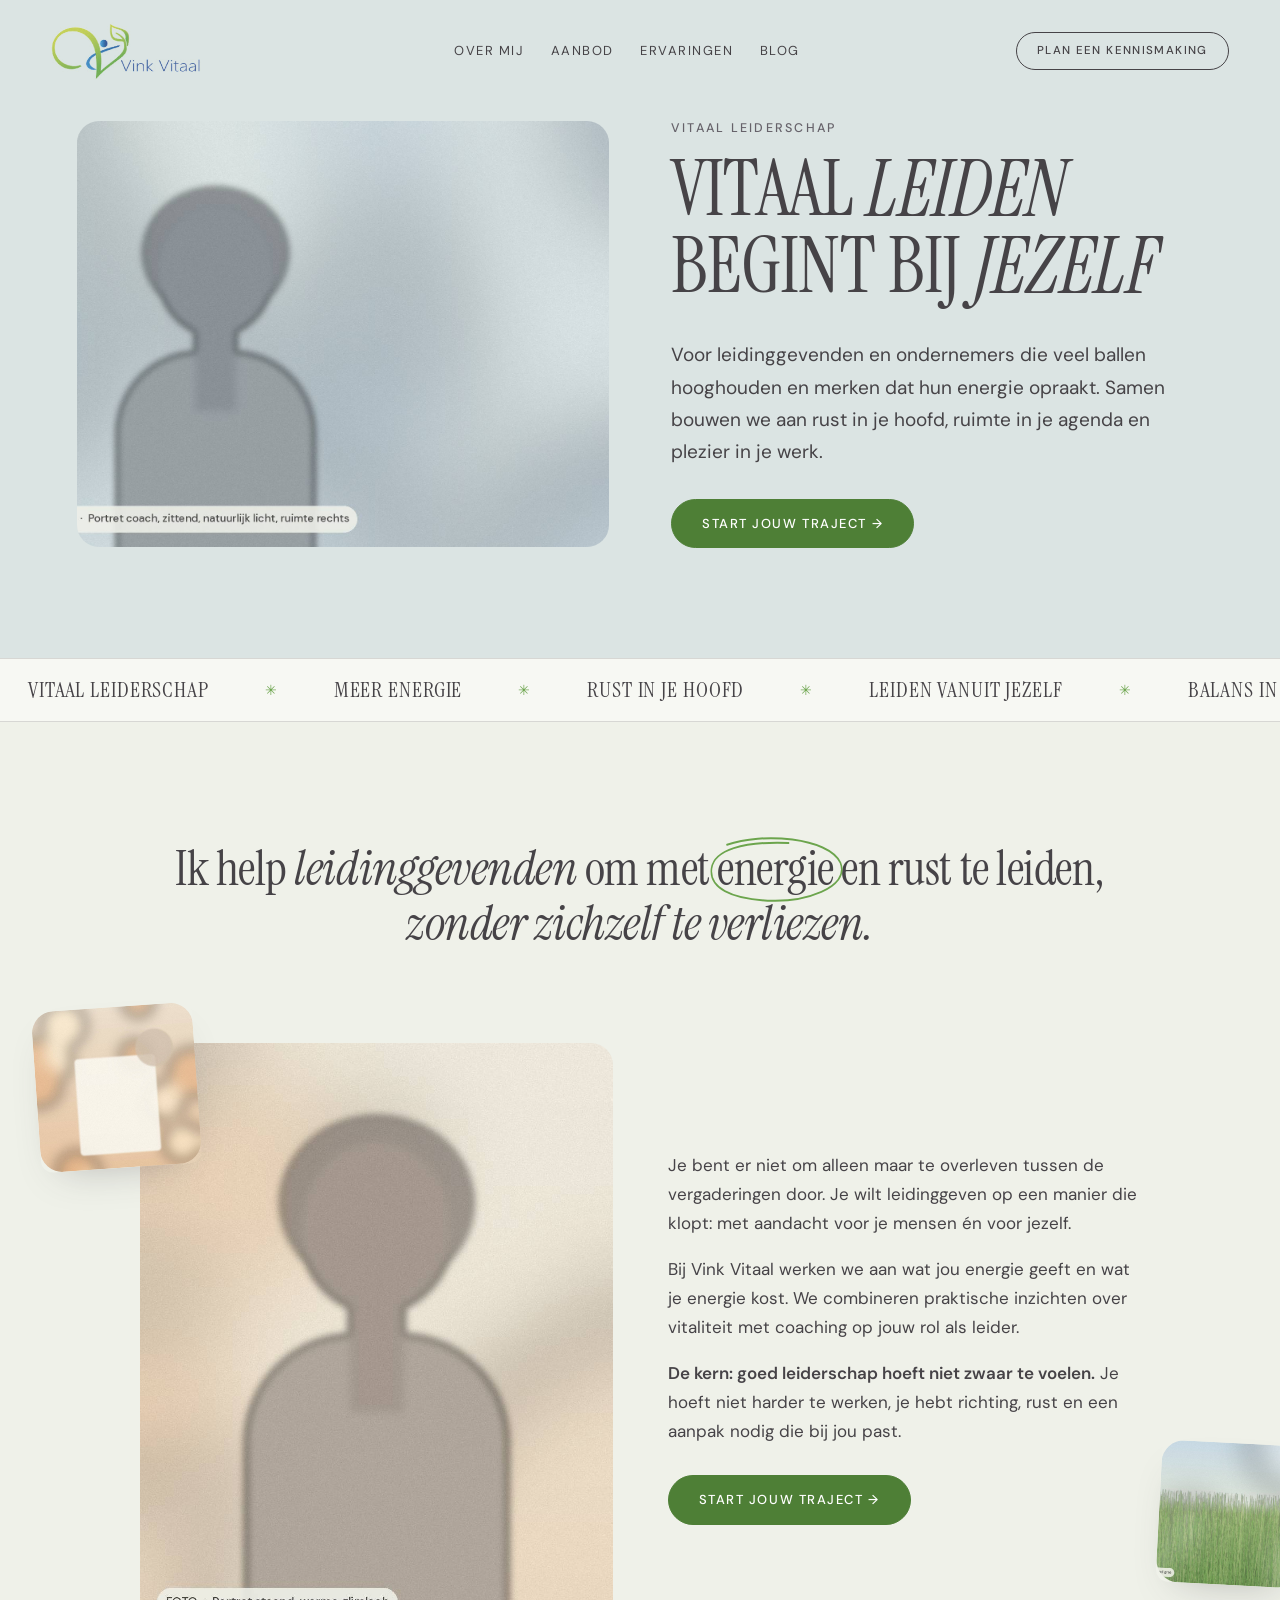
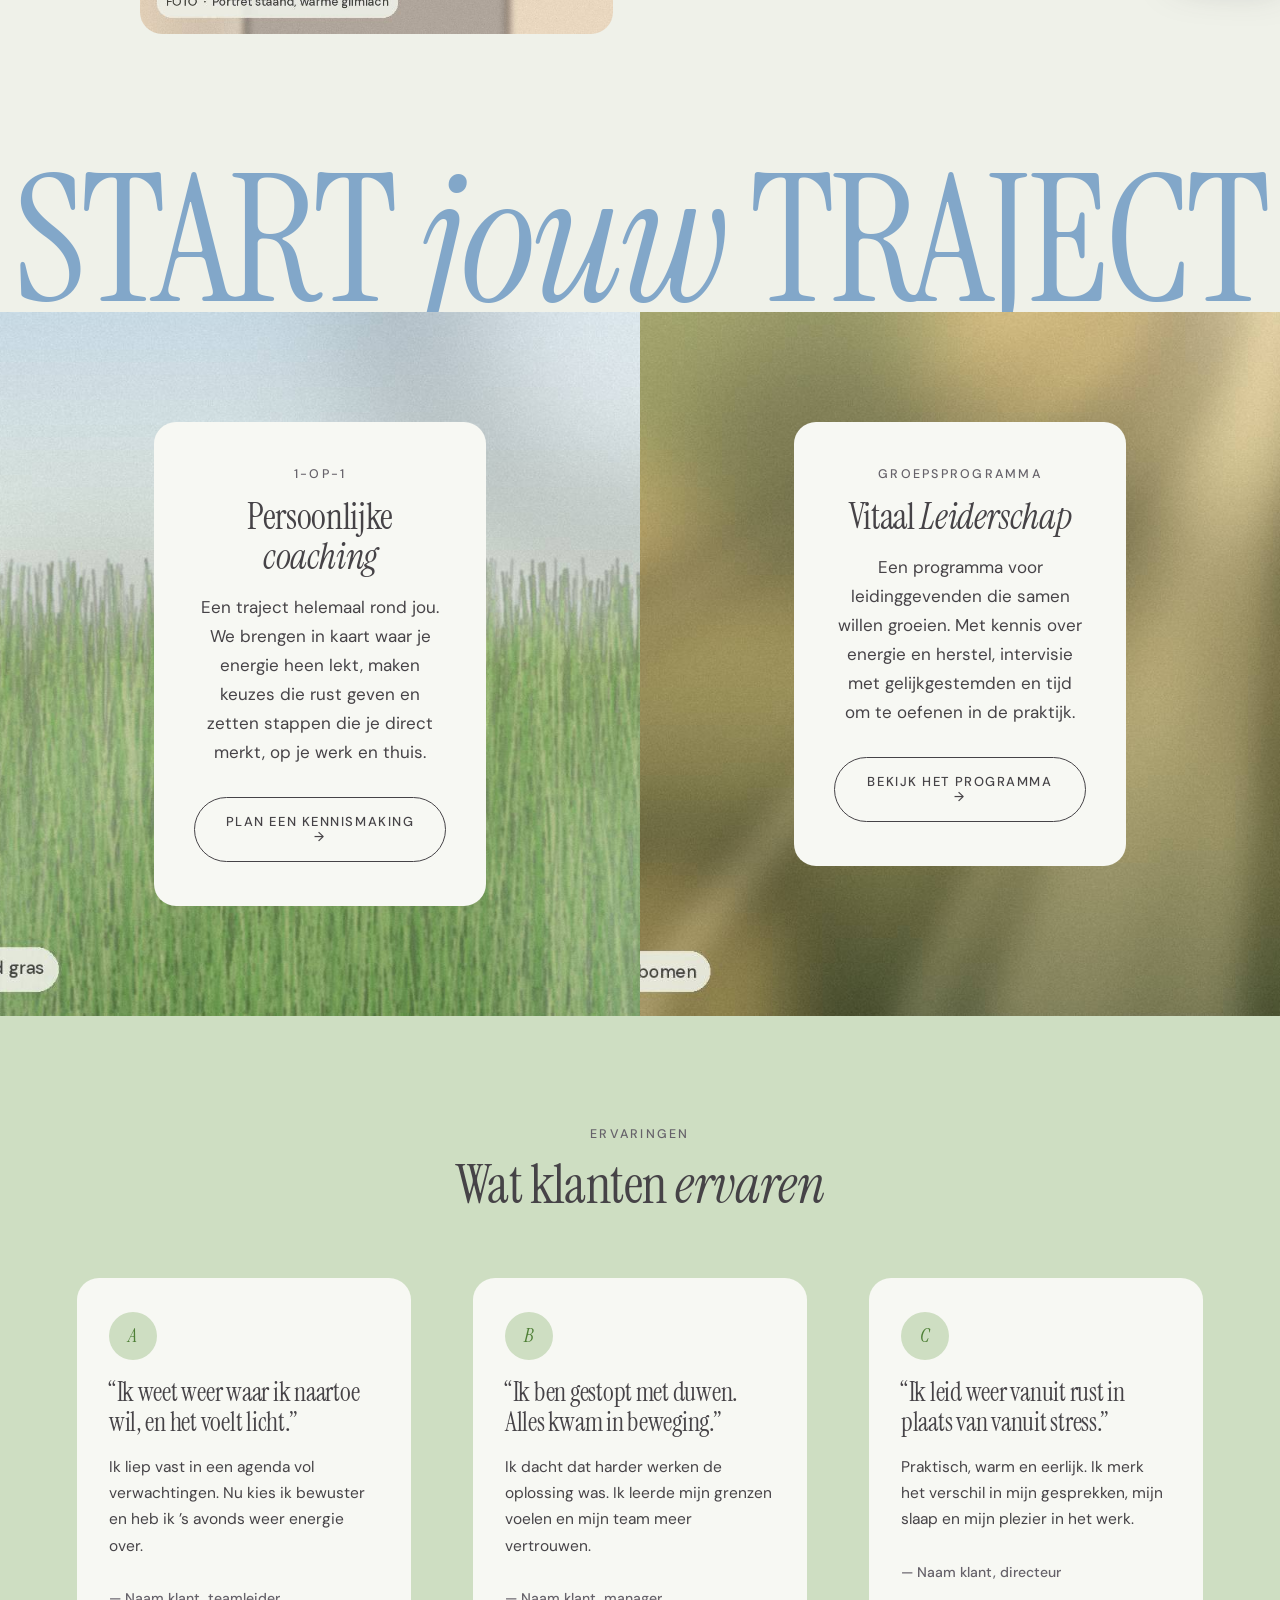
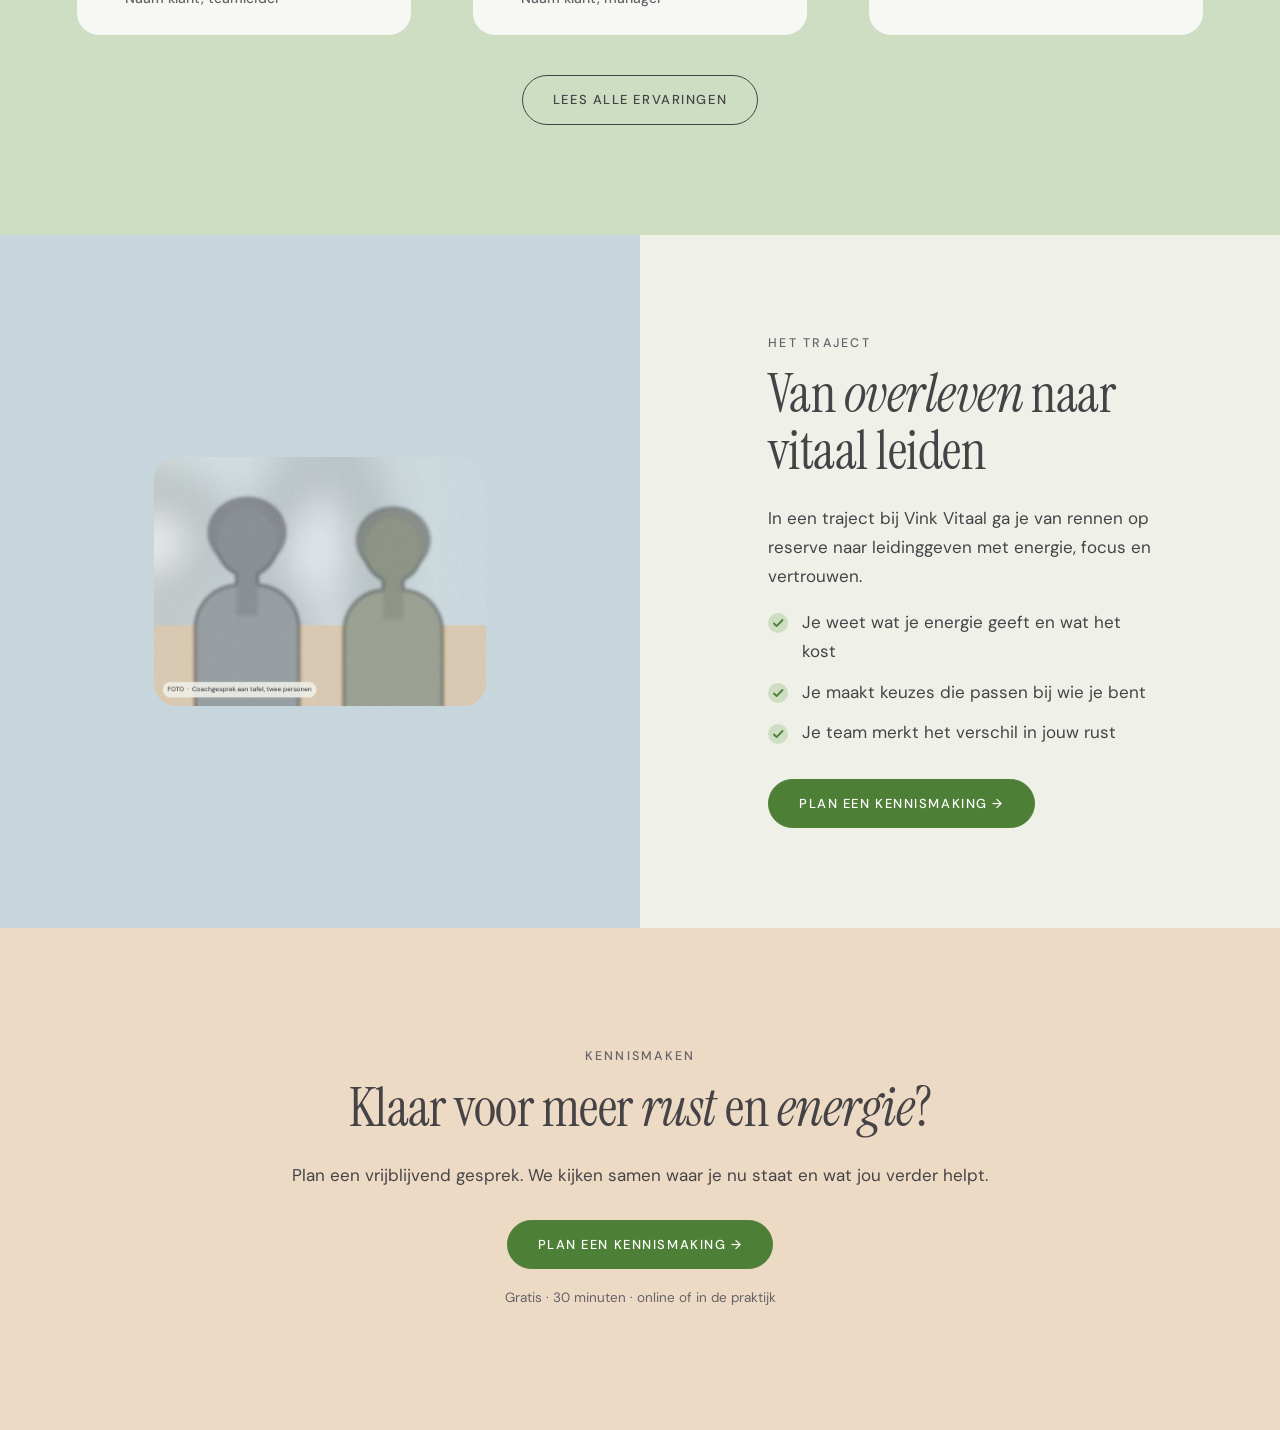
==== preview/vv-template-1-groei.html @ 7d939888 "Drie Divi-landingspagina-templates voor Vink Vitaal - divi/vink-vitaal.css: centraal stylesheet (pal" ====
<!doctype html>
<html lang="nl">
<head>
<meta charset="utf-8">
<meta name="viewport" content="width=device-width, initial-scale=1">
<title>Vink Vitaal – Template 1 Groei</title>
<link rel="preconnect" href="https://fonts.googleapis.com">
<link rel="preconnect" href="https://fonts.gstatic.com" crossorigin>
<link href="https://fonts.googleapis.com/css2?family=Caveat:wght@500&family=DM+Sans:ital,opsz,wght@0,9..40,300..600;1,9..40,300..600&family=Instrument+Serif:ital@0;1&display=swap" rel="stylesheet">
<link rel="stylesheet" href="divi-shim.css">
<link rel="stylesheet" href="../divi/vink-vitaal.css">
<style>
.et_pb_section_0{padding-top:22px;padding-bottom:0px;}
@media (max-width:767px){.et_pb_section_0{padding-top:16px;padding-bottom:0px;}}
.et_pb_row_0{width:92%;max-width:1360px;padding-top:0px;padding-bottom:0px;}
.et_pb_image_0 .et_pb_image_wrap,.et_pb_image_0 img{width:100%}
.et_pb_section_1{padding-top:40px;padding-bottom:110px;}
@media (max-width:767px){.et_pb_section_1{padding-top:20px;padding-bottom:64px;}}
.et_pb_row_1{width:88%;max-width:1240px;padding-top:0px;padding-bottom:0px;}
.et_pb_image_1 .et_pb_image_wrap,.et_pb_image_1 img{width:100%}
.et_pb_section_2{padding-top:20px;padding-bottom:20px;}
@media (max-width:767px){.et_pb_section_2{padding-top:16px;padding-bottom:16px;}}
.et_pb_row_2{width:100%;max-width:100%;padding-top:0px;padding-bottom:0px;}
.et_pb_section_3{padding-top:120px;padding-bottom:130px;}
@media (max-width:767px){.et_pb_section_3{padding-top:64px;padding-bottom:64px;}}
.et_pb_row_3{width:88%;max-width:980px;padding-top:0px;padding-bottom:70px;}
.et_pb_row_4{width:88%;max-width:1000px;padding-top:0px;padding-bottom:0px;}
.et_pb_image_2 .et_pb_image_wrap,.et_pb_image_2 img{width:100%}
.et_pb_image_3 .et_pb_image_wrap,.et_pb_image_3 img{width:100%}
.et_pb_button_2_wrapper{margin-top:30px!important;margin-bottom:0px!important}
.et_pb_image_4 .et_pb_image_wrap,.et_pb_image_4 img{width:100%}
.et_pb_section_4{padding-top:0px;padding-bottom:0px;}
@media (max-width:767px){.et_pb_section_4{padding-top:0px;padding-bottom:0px;}}
.et_pb_row_5{width:100%;max-width:100%;padding-top:0px;padding-bottom:0px;}
.et_pb_text_4{margin-top:0px!important;margin-bottom:-6px!important}
.et_pb_section_5{padding-top:0px;padding-bottom:0px;}
@media (max-width:767px){.et_pb_section_5{padding-top:0px;padding-bottom:0px;}}
.et_pb_row_6{width:100%;max-width:100%;padding-top:0px;padding-bottom:0px;}
.et_pb_column_10{padding:110px 12% 110px 12%}
@media (max-width:767px){.et_pb_column_10{padding:56px 6% 56px 6%}}
.et_pb_column_11{padding:110px 12% 110px 12%}
@media (max-width:767px){.et_pb_column_11{padding:56px 6% 56px 6%}}
.et_pb_section_6{padding-top:110px;padding-bottom:110px;}
@media (max-width:767px){.et_pb_section_6{padding-top:64px;padding-bottom:64px;}}
.et_pb_row_7{width:88%;max-width:1240px;padding-top:0px;padding-bottom:40px;}
.et_pb_row_8{width:88%;max-width:1240px;padding-top:0px;padding-bottom:0px;}
.et_pb_row_9{width:88%;max-width:1240px;padding-top:40px;padding-bottom:0px;}
.et_pb_section_7{padding-top:0px;padding-bottom:0px;}
@media (max-width:767px){.et_pb_section_7{padding-top:0px;padding-bottom:0px;}}
.et_pb_row_10{width:100%;max-width:100%;padding-top:0px;padding-bottom:0px;}
.et_pb_column_17{padding:100px 12% 100px 12%}
@media (max-width:767px){.et_pb_column_17{padding:48px 6% 48px 6%}}
.et_pb_image_5 .et_pb_image_wrap,.et_pb_image_5 img{width:100%}
.et_pb_column_18{padding:100px 10% 100px 10%}
@media (max-width:767px){.et_pb_column_18{padding:56px 6% 56px 6%}}
.et_pb_section_8{padding-top:120px;padding-bottom:120px;}
@media (max-width:767px){.et_pb_section_8{padding-top:64px;padding-bottom:64px;}}
.et_pb_row_11{width:88%;max-width:760px;padding-top:0px;padding-bottom:0px;}
.et_pb_button_7_wrapper{margin-top:30px!important;margin-bottom:18px!important}
</style>
</head>
<body>
<div id="page-container"><div id="et-main-area"><div id="main-content"><div class="et-l et-l--post"><div class="et_builder_inner_content">
<div class="et_pb_section et_pb_section_0 vv  et_section_regular" style="background-color:#DBE4E3;">
<div class="et_pb_row et_pb_row_0 et_pb_gutters3 vv-midden">
<div class="et_pb_column et_pb_column_1_4 et_pb_column_0" style="">
<div class="et_pb_module et_pb_image et_pb_image_0 vv-logo"><span class="et_pb_image_wrap"><img src="../afbeeldingen/vv-logo.png" alt="Vink Vitaal"></span></div>
</div>
<div class="et_pb_column et_pb_column_1_2 et_pb_column_1" style="">
<div class="et_pb_module et_pb_text et_pb_text_0 et_pb_text_align_center et_pb_bg_layout_light vv-menu"><div class="et_pb_text_inner"><p><a href="#">Over mij</a><a href="#">Aanbod</a><a href="#">Ervaringen</a><a href="#">Blog</a></p></div></div>
</div>
<div class="et_pb_column et_pb_column_1_4 et_pb_column_2 et-last-child" style="">
<div class="et_pb_button_module_wrapper et_pb_button_0_wrapper et_pb_button_alignment_right et_pb_module"><a class="et_pb_button et_pb_button_0 vv-btn vv-btn--klein vv-btn--lijn et_pb_bg_layout_light" href="#">Plan een kennismaking</a></div>
</div>
</div>
</div>
<div class="et_pb_section et_pb_section_1 vv  et_section_regular" style="background-color:#DBE4E3;">
<div class="et_pb_row et_pb_row_1 et_pb_gutters3 vv-midden">
<div class="et_pb_column et_pb_column_1_2 et_pb_column_3" style="">
<div class="et_pb_module et_pb_image et_pb_image_1 vv-beeld vv-beeld--hero" data-vv-anim><span class="et_pb_image_wrap"><img src="../afbeeldingen/vv-hero-portret.jpg" alt="Portret van de coach van Vink Vitaal"></span></div>
</div>
<div class="et_pb_column et_pb_column_1_2 et_pb_column_4 et-last-child" style="">
<div class="et_pb_module et_pb_text et_pb_text_1 et_pb_text_align_left et_pb_bg_layout_light vv-hoofdletters vv-intro vv-smal" data-vv-anim><div class="et_pb_text_inner"><h4>Vitaal Leiderschap</h4>
<h1>Vitaal <em>leiden</em> begint bij <em>jezelf</em></h1>
<p>Voor leidinggevenden en ondernemers die veel ballen hooghouden en merken dat hun energie opraakt. Samen bouwen we aan rust in je hoofd, ruimte in je agenda en plezier in je werk.</p></div></div>
<div class="et_pb_button_module_wrapper et_pb_button_1_wrapper et_pb_button_alignment_left et_pb_module" data-vv-anim><a class="et_pb_button et_pb_button_1 vv-btn et_pb_bg_layout_light" href="#">Start jouw traject →</a></div>
</div>
</div>
</div>
<div class="et_pb_section et_pb_section_2 vv vv-lijnen et_section_regular" style="background-color:#F7F8F3;">
<div class="et_pb_row et_pb_row_2 et_pb_gutters3">
<div class="et_pb_column et_pb_column_4_4 et_pb_column_5 et-last-child" style="">
<div class="et_pb_module et_pb_code et_pb_code_0"><div class="et_pb_code_inner"><div class="vv-band " aria-hidden="true"><div class="vv-band__spoor"><span>Vitaal leiderschap</span><span>Meer energie</span><span>Rust in je hoofd</span><span>Leiden vanuit jezelf</span><span>Balans in werk en leven</span><span>Vitaal leiderschap</span><span>Meer energie</span><span>Rust in je hoofd</span><span>Leiden vanuit jezelf</span><span>Balans in werk en leven</span></div></div></div></div>
</div>
</div>
</div>
<div class="et_pb_section et_pb_section_3 vv vv-overflow et_section_regular" style="background-color:#EFF1E9;">
<div class="et_pb_row et_pb_row_3 et_pb_gutters3">
<div class="et_pb_column et_pb_column_4_4 et_pb_column_6 et-last-child" style="">
<div class="et_pb_module et_pb_text et_pb_text_2 et_pb_text_align_center et_pb_bg_layout_light vv-statement" data-vv-anim><div class="et_pb_text_inner"><h2>Ik help <em>leidinggevenden</em> om met <span class="vv-cirkel">energie</span> en rust te leiden, <em>zonder zichzelf te verliezen.</em></h2></div></div>
</div>
</div>
<div class="et_pb_row et_pb_row_4 et_pb_gutters3 vv-midden">
<div class="et_pb_column et_pb_column_1_2 et_pb_column_7" style="">
<div class="et_pb_module et_pb_image et_pb_image_2 vv-beeld vv-beeld--vierkant vv-zweef vv-zweef--lb" data-vv-anim><span class="et_pb_image_wrap"><img src="../afbeeldingen/vv-sfeer-detail.jpg" alt="Sfeerbeeld: thee en notitieboek"></span></div>
<div class="et_pb_module et_pb_image et_pb_image_3 vv-beeld vv-beeld--staand" data-vv-anim><span class="et_pb_image_wrap"><img src="../afbeeldingen/vv-portret-staand.jpg" alt="Portret van de coach"></span></div>
</div>
<div class="et_pb_column et_pb_column_1_2 et_pb_column_8 et-last-child" style="">
<div class="et_pb_module et_pb_text et_pb_text_3 et_pb_text_align_left et_pb_bg_layout_light" data-vv-anim><div class="et_pb_text_inner"><p>Je bent er niet om alleen maar te overleven tussen de vergaderingen door. Je wilt leidinggeven op een manier die klopt: met aandacht voor je mensen én voor jezelf.</p>
<p>Bij Vink Vitaal werken we aan wat jou energie geeft en wat je energie kost. We combineren praktische inzichten over vitaliteit met coaching op jouw rol als leider.</p>
<p><strong>De kern: goed leiderschap hoeft niet zwaar te voelen.</strong> Je hoeft niet harder te werken, je hebt richting, rust en een aanpak nodig die bij jou past.</p></div></div>
<div class="et_pb_button_module_wrapper et_pb_button_2_wrapper et_pb_button_alignment_left et_pb_module" data-vv-anim><a class="et_pb_button et_pb_button_2 vv-btn et_pb_bg_layout_light" href="#">Start jouw traject →</a></div>
<div class="et_pb_module et_pb_image et_pb_image_4 vv-beeld vv-beeld--vierkant vv-zweef vv-zweef--rb" data-vv-anim><span class="et_pb_image_wrap"><img src="../afbeeldingen/vv-sfeer-gras.jpg" alt="Sfeerbeeld: veld met gras"></span></div>
</div>
</div>
</div>
<div class="et_pb_section et_pb_section_4 vv vv-overflow et_section_regular" style="background-color:#EFF1E9;">
<div class="et_pb_row et_pb_row_5 et_pb_gutters3">
<div class="et_pb_column et_pb_column_4_4 et_pb_column_9 et-last-child" style="">
<div class="et_pb_module et_pb_text et_pb_text_4 et_pb_text_align_center et_pb_bg_layout_light vv-reuze" data-vv-anim><div class="et_pb_text_inner"><h2>Start <em>jouw</em> traject</h2></div></div>
</div>
</div>
</div>
<div class="et_pb_section et_pb_section_5 vv  et_section_regular" style="background-color:#EFF1E9;">
<div class="et_pb_row et_pb_row_6 et_pb_gutters1 et_pb_equal_columns">
<div class="et_pb_column et_pb_column_1_2 et_pb_column_10" style="background-color:#CEDEC2;background-image:url(../afbeeldingen/vv-sfeer-gras.jpg);background-size:cover;background-position:center;">
<div class="et_pb_module et_pb_text et_pb_text_5 et_pb_text_align_left et_pb_bg_layout_light vv-kaart" data-vv-anim><div class="et_pb_text_inner"><h4>1-op-1</h4>
<h3>Persoonlijke <em>coaching</em></h3>
<p>Een traject helemaal rond jou. We brengen in kaart waar je energie heen lekt, maken keuzes die rust geven en zetten stappen die je direct merkt, op je werk en thuis.</p></div></div>
<div class="et_pb_button_module_wrapper et_pb_button_3_wrapper et_pb_button_alignment_center et_pb_module"><a class="et_pb_button et_pb_button_3 vv-btn vv-btn--lijn et_pb_bg_layout_light" href="#">Plan een kennismaking →</a></div>
</div>
<div class="et_pb_column et_pb_column_1_2 et_pb_column_11 et-last-child" style="background-color:#ECDAC4;background-image:url(../afbeeldingen/vv-sfeer-bos.jpg);background-size:cover;background-position:center;">
<div class="et_pb_module et_pb_text et_pb_text_6 et_pb_text_align_left et_pb_bg_layout_light vv-kaart" data-vv-anim><div class="et_pb_text_inner"><h4>Groepsprogramma</h4>
<h3>Vitaal <em>Leiderschap</em></h3>
<p>Een programma voor leidinggevenden die samen willen groeien. Met kennis over energie en herstel, intervisie met gelijkgestemden en tijd om te oefenen in de praktijk.</p></div></div>
<div class="et_pb_button_module_wrapper et_pb_button_4_wrapper et_pb_button_alignment_center et_pb_module"><a class="et_pb_button et_pb_button_4 vv-btn vv-btn--lijn et_pb_bg_layout_light" href="#">Bekijk het programma →</a></div>
</div>
</div>
</div>
<div class="et_pb_section et_pb_section_6 vv  et_section_regular" style="background-color:#CEDEC2;">
<div class="et_pb_row et_pb_row_7 et_pb_gutters3">
<div class="et_pb_column et_pb_column_4_4 et_pb_column_12 et-last-child" style="">
<div class="et_pb_module et_pb_text et_pb_text_7 et_pb_text_align_center et_pb_bg_layout_light" data-vv-anim><div class="et_pb_text_inner"><h4>Ervaringen</h4><h2>Wat klanten <em>ervaren</em></h2></div></div>
</div>
</div>
<div class="et_pb_row et_pb_row_8 et_pb_gutters3 et_pb_equal_columns vv-gelijk">
<div class="et_pb_column et_pb_column_1_3 et_pb_column_13" style="">
<div class="et_pb_module et_pb_text et_pb_text_8 et_pb_text_align_left et_pb_bg_layout_light vv-citaat" data-vv-anim><div class="et_pb_text_inner"><span class="vv-initialen">A</span><h3>“Ik weet weer waar ik naartoe wil, en het voelt licht.”</h3><p>Ik liep vast in een agenda vol verwachtingen. Nu kies ik bewuster en heb ik ’s avonds weer energie over.</p><h5>— Naam klant, teamleider</h5></div></div>
</div>
<div class="et_pb_column et_pb_column_1_3 et_pb_column_14" style="">
<div class="et_pb_module et_pb_text et_pb_text_9 et_pb_text_align_left et_pb_bg_layout_light vv-citaat" data-vv-anim><div class="et_pb_text_inner"><span class="vv-initialen">B</span><h3>“Ik ben gestopt met duwen. Alles kwam in beweging.”</h3><p>Ik dacht dat harder werken de oplossing was. Ik leerde mijn grenzen voelen en mijn team meer vertrouwen.</p><h5>— Naam klant, manager</h5></div></div>
</div>
<div class="et_pb_column et_pb_column_1_3 et_pb_column_15 et-last-child" style="">
<div class="et_pb_module et_pb_text et_pb_text_10 et_pb_text_align_left et_pb_bg_layout_light vv-citaat" data-vv-anim><div class="et_pb_text_inner"><span class="vv-initialen">C</span><h3>“Ik leid weer vanuit rust in plaats van vanuit stress.”</h3><p>Praktisch, warm en eerlijk. Ik merk het verschil in mijn gesprekken, mijn slaap en mijn plezier in het werk.</p><h5>— Naam klant, directeur</h5></div></div>
</div>
</div>
<div class="et_pb_row et_pb_row_9 et_pb_gutters3">
<div class="et_pb_column et_pb_column_4_4 et_pb_column_16 et-last-child" style="">
<div class="et_pb_button_module_wrapper et_pb_button_5_wrapper et_pb_button_alignment_center et_pb_module" data-vv-anim><a class="et_pb_button et_pb_button_5 vv-btn vv-btn--lijn et_pb_bg_layout_light" href="#">Lees alle ervaringen</a></div>
</div>
</div>
</div>
<div class="et_pb_section et_pb_section_7 vv  et_section_regular" style="background-color:#EFF1E9;">
<div class="et_pb_row et_pb_row_10 et_pb_gutters1 et_pb_equal_columns">
<div class="et_pb_column et_pb_column_1_2 et_pb_column_17 vv-kolom-midden" style="background-color:#C7D6DD;">
<div class="et_pb_module et_pb_image et_pb_image_5 vv-beeld vv-beeld--liggend" data-vv-anim><span class="et_pb_image_wrap"><img src="../afbeeldingen/vv-werk-gesprek.jpg" alt="Coachgesprek aan tafel"></span></div>
</div>
<div class="et_pb_column et_pb_column_1_2 et_pb_column_18 et-last-child vv-kolom-midden" style="">
<div class="et_pb_module et_pb_text et_pb_text_11 et_pb_text_align_left et_pb_bg_layout_light" data-vv-anim><div class="et_pb_text_inner"><h4>Het traject</h4>
<h2>Van <em>overleven</em> naar vitaal leiden</h2>
<p>In een traject bij Vink Vitaal ga je van rennen op reserve naar leidinggeven met energie, focus en vertrouwen.</p>
<div class="vv-vinklijst"><ul><li>Je weet wat je energie geeft en wat het kost</li><li>Je maakt keuzes die passen bij wie je bent</li><li>Je team merkt het verschil in jouw rust</li></ul></div></div></div>
<div class="et_pb_button_module_wrapper et_pb_button_6_wrapper et_pb_button_alignment_left et_pb_module" data-vv-anim><a class="et_pb_button et_pb_button_6 vv-btn et_pb_bg_layout_light" href="#">Plan een kennismaking →</a></div>
</div>
</div>
</div>
<div class="et_pb_section et_pb_section_8 vv  et_section_regular" style="background-color:#ECDAC4;">
<div class="et_pb_row et_pb_row_11 et_pb_gutters3">
<div class="et_pb_column et_pb_column_4_4 et_pb_column_19 et-last-child" style="">
<div class="et_pb_module et_pb_text et_pb_text_12 et_pb_text_align_center et_pb_bg_layout_light" data-vv-anim><div class="et_pb_text_inner"><h4>Kennismaken</h4><h2>Klaar voor meer <em>rust</em> en <em>energie</em>?</h2><p>Plan een vrijblijvend gesprek. We kijken samen waar je nu staat en wat jou verder helpt.</p></div></div>
<div class="et_pb_button_module_wrapper et_pb_button_7_wrapper et_pb_button_alignment_center et_pb_module" data-vv-anim><a class="et_pb_button et_pb_button_7 vv-btn et_pb_bg_layout_light" href="#">Plan een kennismaking →</a></div>
<div class="et_pb_module et_pb_text et_pb_text_13 et_pb_text_align_center et_pb_bg_layout_light vv-noot" data-vv-anim><div class="et_pb_text_inner"><p>Gratis · 30 minuten · online of in de praktijk</p></div></div>
</div>
</div>
</div>
</div></div></div></div></div>
<script src="divi-shim.js"></script>
</body>
</html>
---- preview/divi-shim.css ----
/* Alleen voor de preview: een benadering van Divi's eigen basis-CSS,
   zodat divi/vink-vitaal.css hier hetzelfde werkt als op de echte site.
   Dit bestand hoort NIET in WordPress. */
*, *::before, *::after { box-sizing: border-box; }
html, body { margin: 0; padding: 0; }
body { font-family: 'Open Sans', Arial, sans-serif; font-size: 14px; color: #666; line-height: 1.7em; background: #fff; }
h1, h2, h3, h4, h5, h6 { margin: 0; padding-bottom: 10px; line-height: 1em; font-weight: 500; color: #333; }
p { margin: 0; padding-bottom: 1em; }
p:last-of-type { padding-bottom: 0; }
ul { margin: 0; padding: 0 0 23px 1em; line-height: 26px; }
a { color: #2ea3f2; text-decoration: none; }
img { max-width: 100%; height: auto; vertical-align: middle; border: 0; }

.et_pb_section { position: relative; background-color: #fff; background-position: 50%; background-size: cover; padding: 4% 0; }
.et_pb_row { width: 80%; max-width: 1080px; margin: auto; position: relative; padding: 2% 0; }
.et_pb_row::after { content: ""; display: block; clear: both; visibility: hidden; height: 0; }
.et_pb_column { float: left; position: relative; z-index: 2; min-height: 1px; background-size: cover; background-position: center; }
.et_pb_column_4_4 { width: 100%; }
.et_pb_gutters3 .et_pb_column { margin-right: 5.5%; }
.et_pb_gutters3 .et_pb_column_1_2 { width: 47.25%; }
.et_pb_gutters3 .et_pb_column_1_3 { width: 29.6667%; }
.et_pb_gutters3 .et_pb_column_2_3 { width: 64.833%; }
.et_pb_gutters3 .et_pb_column_1_4 { width: 20.875%; }
.et_pb_gutters1 .et_pb_column { margin-right: 0; }
.et_pb_gutters1 .et_pb_column_1_2 { width: 50%; }
.et_pb_gutters1 .et_pb_column_1_3 { width: 33.3333%; }
.et_pb_gutters1 .et_pb_column_1_4 { width: 25%; }
.et_pb_gutters2 .et_pb_column { margin-right: 3%; }
.et_pb_gutters2 .et_pb_column_1_2 { width: 48.5%; }
.et_pb_gutters2 .et_pb_column_1_3 { width: 31.3333%; }
.et_pb_gutters2 .et_pb_column_1_4 { width: 22.75%; }
.et_pb_gutters4 .et_pb_column { margin-right: 8%; }
.et_pb_gutters4 .et_pb_column_1_2 { width: 46%; }
.et_pb_gutters4 .et_pb_column_1_3 { width: 28%; }
.et_pb_gutters4 .et_pb_column_1_4 { width: 19%; }
.et_pb_row .et_pb_column.et-last-child { margin-right: 0; }
.et_pb_equal_columns { display: flex; }
.et_pb_equal_columns > .et_pb_column { float: none; }

.et_pb_module { position: relative; background-size: cover; background-position: 50%; }
.et_pb_column .et_pb_module:not(:last-child) { margin-bottom: 30px; }
.et_pb_gutters1 .et_pb_column .et_pb_module:not(:last-child) { margin-bottom: 0; }
.et_pb_text { word-wrap: break-word; }
.et_pb_text_align_center { text-align: center; }
.et_pb_button_module_wrapper.et_pb_button_alignment_center { text-align: center; }
.et_pb_button_module_wrapper.et_pb_button_alignment_right { text-align: right; }
.et_pb_button { display: inline-block; position: relative; font-size: 20px; font-weight: 500; padding: .3em 1em; line-height: 1.7em !important; background: transparent; border: 2px solid; border-radius: 3px; color: #2ea3f2; }
.et_pb_image { margin-left: auto; margin-right: auto; line-height: 0; }
.et_pb_image .et_pb_image_wrap { display: inline-block; position: relative; max-width: 100%; }
.et_pb_toggle { border: 1px solid #d9d9d9; padding: 20px; background: #f4f4f4; }
.et_pb_toggle_title { position: relative; cursor: pointer; }
.et_pb_toggle_close .et_pb_toggle_content { display: none; }

[data-vv-anim] { opacity: 0; transform: translateY(28px); transition: opacity .9s ease-out, transform .9s ease-out; }
[data-vv-anim].vv-in { opacity: 1; transform: none; }

@media (max-width: 980px) {
  .et_pb_section { padding: 50px 0; }
  .et_pb_row { padding: 30px 0; }
  .et_pb_row .et_pb_column { width: 100% !important; margin-right: 0 !important; margin-bottom: 30px; }
  .et_pb_row .et_pb_column.et-last-child { margin-bottom: 0; }
  .et_pb_equal_columns { display: block; }
}
@media (prefers-reduced-motion: reduce) { [data-vv-anim] { opacity: 1; transform: none; transition: none; } }
---- divi/vink-vitaal.css ----
/* ==========================================================================
   VINK VITAAL — centraal stylesheet voor de Divi-templates
   --------------------------------------------------------------------------
   Waar plakken:  Divi > Thema-opties > Algemeen > Aangepaste CSS
                  (of in style.css van een child theme)
   Lettertypes:   zie divi/head-fonts.html (Divi > Thema-opties > Integratie)

   Hoe het werkt:
   - Elke sectie in de templates heeft de CSS-klasse "vv". Alleen binnen die
     secties geldt deze opmaak; de rest van je site blijft ongemoeid.
   - Kleuren en lettertypes staan hieronder als variabelen. Pas je hier één
     waarde aan, dan verandert het op alle drie de templates tegelijk.
   ========================================================================== */

:root {
  /* Basispalet uit VitaalLeiderschap_kleuropties.pdf */
  --vv-antraciet: #464347;
  --vv-creme: #EFF1E9;
  --vv-oranje: #E18030;
  --vv-groen: #6CA54D;
  --vv-blauw: #286BAE;

  /* Afgeleide, rustige tinten (gemengd met crème) voor kleurvlakken.
     Briefing: "kleuren van teksten en vlakken rustig, foto's brengen kleur". */
  --vv-creme-licht: #F7F8F3;   /* kaarten */
  --vv-salie-licht: #DFE8D6;   /* 12% groen */
  --vv-salie: #CEDEC2;         /* 25% groen */
  --vv-blauw-zacht: #C7D6DD;   /* 20% blauw */
  --vv-blauw-mid: #82A7C9;     /* grote decoratieve letters */
  --vv-zand: #ECDAC4;          /* 20% oranje */
  --vv-warm: #E9BE96;          /* 45% oranje, warme knop */
  --vv-groen-diep: #4E7F36;    /* groen voor knoppen/tekst: leesbaar (AA) */

  --vv-tekst: var(--vv-antraciet);
  --vv-tekst-zacht: #66626A;
  --vv-lijn: rgba(70, 67, 71, .18);

  --vv-serif: 'Instrument Serif', Georgia, 'Times New Roman', serif;
  --vv-sans: 'DM Sans', system-ui, -apple-system, 'Segoe UI', Arial, sans-serif;
  --vv-hand: 'Caveat', 'Segoe Script', cursive;

  --vv-radius: 22px;
  --vv-radius-klein: 12px;
  --vv-schaduw: 0 18px 40px -22px rgba(70, 67, 71, .35);
}

/* ---------- Basis typografie ---------------------------------------------- */

.vv {
  font-family: var(--vv-sans);
  color: var(--vv-tekst);
  -webkit-font-smoothing: antialiased;
}
.vv .et_pb_module p,
.vv .et_pb_module li {
  font-family: var(--vv-sans);
  font-size: 17px;
  line-height: 1.7;
  color: var(--vv-tekst);
  font-weight: 400;
}
.vv .et_pb_module p { padding-bottom: 1em; }
.vv .et_pb_module p:last-child { padding-bottom: 0; }
.vv .et_pb_module strong { font-weight: 600; }

.vv .et_pb_module h1,
.vv .et_pb_module h2,
.vv .et_pb_module h3 {
  font-family: var(--vv-serif);
  font-weight: 400;
  color: var(--vv-tekst);
  letter-spacing: -0.01em;
  padding-bottom: 0;
  margin: 0 0 .45em;
}
.vv .et_pb_module h1 { font-size: clamp(44px, 6vw, 84px); line-height: 1.0; }
.vv .et_pb_module h2 { font-size: clamp(34px, 4.2vw, 58px); line-height: 1.06; }
.vv .et_pb_module h3 { font-size: clamp(26px, 2.4vw, 34px); line-height: 1.12; }
.vv .et_pb_module h1 em,
.vv .et_pb_module h2 em,
.vv .et_pb_module h3 em { font-style: italic; }

/* h4 = klein "label" boven een kop (eyebrow) */
.vv .et_pb_module h4 {
  font-family: var(--vv-sans);
  font-size: 12.5px;
  font-weight: 500;
  letter-spacing: .18em;
  text-transform: uppercase;
  color: var(--vv-tekst-zacht);
  line-height: 1.4;
  padding-bottom: 0;
  margin: 0 0 1.1em;
}
.vv .et_pb_module h5 {
  font-family: var(--vv-sans);
  font-size: 14px; font-weight: 500;
  color: var(--vv-tekst-zacht);
  padding: 0; margin: 1.2em 0 0;
}
.vv .et_pb_module a:not(.et_pb_button) { color: var(--vv-groen-diep); }

/* Hulpklassen voor tekstmodules */
.vv .vv-hoofdletters h1, .vv .vv-hoofdletters h2 { text-transform: uppercase; letter-spacing: -0.005em; }
.vv .vv-groen-kop h1, .vv .vv-groen-kop h2 { color: var(--vv-groen-diep); }
.vv .vv-intro p { font-size: 19px; }
.vv .vv-smal { max-width: 560px; }
.vv .et_pb_text_align_center.vv-smal { margin-left: auto; margin-right: auto; }
.vv .vv-statement h2 { font-size: clamp(32px, 3.8vw, 52px); line-height: 1.12; }

/* Handgeschreven accent (Caveat): <p class="vv-hand">Welkom!</p> */
.vv .et_pb_module .vv-hand,
.vv .et_pb_module p.vv-hand {
  font-family: var(--vv-hand);
  font-size: clamp(30px, 3vw, 42px);
  line-height: 1.1;
  color: var(--vv-groen-diep);
  font-weight: 500;
  padding-bottom: .15em;
}

.vv .vv-hand-groot.et_pb_module p {
  font-family: var(--vv-hand); font-size: clamp(34px, 4vw, 56px); line-height: 1.12;
  color: var(--vv-groen-diep); font-weight: 500; text-shadow: 0 0 24px rgba(255,255,255,.55);
}

/* Handgetekende cirkel om een woord: <span class="vv-cirkel">woord</span> */
.vv .vv-cirkel { position: relative; display: inline-block; white-space: nowrap; }
.vv .vv-cirkel::after {
  content: ""; position: absolute; left: -10%; top: -14%; width: 120%; height: 132%;
  background: url("data:image/svg+xml,%3Csvg xmlns='http://www.w3.org/2000/svg' viewBox='0 0 200 80' preserveAspectRatio='none'%3E%3Cpath d='M30 12 C 80 -2, 175 4, 192 32 C 206 60, 140 76, 88 74 C 36 72, 4 60, 8 38 C 12 18, 52 8, 118 10' fill='none' stroke='%236CA54D' stroke-width='2.2' stroke-linecap='round'/%3E%3C/svg%3E") no-repeat center / 100% 100%;
  pointer-events: none;
}

/* Tekst op een donkere foto */
.vv .vv-op-foto h1, .vv .vv-op-foto h2, .vv .vv-op-foto h3,
.vv .vv-op-foto h4, .vv .vv-op-foto p { color: #fff !important; }
.vv .vv-op-foto h1, .vv .vv-op-foto h2 { text-shadow: 0 2px 30px rgba(0,0,0,.18); }

/* ---------- Knoppen ------------------------------------------------------- */
/* Divi-knopmodule + klasse "vv-btn" (plus eventueel een variant). */

.vv .et_pb_button.vv-btn,
.vv .et_pb_button.vv-btn:hover {
  font-family: var(--vv-sans) !important;
  font-size: 13px !important;
  font-weight: 500 !important;
  letter-spacing: .12em !important;
  text-transform: uppercase !important;
  line-height: 1.2 !important;
  padding: 16px 30px !important;
  border-radius: 999px !important;
  border: 1px solid var(--vv-groen-diep) !important;
  background: var(--vv-groen-diep) !important;
  color: #fff !important;
}
.vv .et_pb_button.vv-btn { transition: transform .25s ease, background-color .25s ease, color .25s ease, box-shadow .25s ease !important; }
.vv .et_pb_button.vv-btn:hover {
  background: var(--vv-antraciet) !important;
  border-color: var(--vv-antraciet) !important;
  transform: translateY(-2px);
  box-shadow: var(--vv-schaduw);
}
.vv .et_pb_button.vv-btn::after,
.vv .et_pb_button.vv-btn::before { display: none !important; }

/* Variant: omlijnd */
.vv .et_pb_button.vv-btn--lijn { background: transparent !important; color: var(--vv-tekst) !important; border-color: var(--vv-tekst) !important; }
.vv .et_pb_button.vv-btn--lijn:hover { background: var(--vv-antraciet) !important; color: #fff !important; }
/* Variant: warm (zachte oranjetint, donkere tekst) */
.vv .et_pb_button.vv-btn--warm { background: var(--vv-warm) !important; border-color: var(--vv-warm) !important; color: var(--vv-antraciet) !important; }
.vv .et_pb_button.vv-btn--warm:hover { background: var(--vv-antraciet) !important; border-color: var(--vv-antraciet) !important; color: #fff !important; }
/* Variant: licht (op een foto) */
.vv .et_pb_button.vv-btn--licht { background: var(--vv-creme) !important; border-color: var(--vv-creme) !important; color: var(--vv-antraciet) !important; }
.vv .et_pb_button.vv-btn--licht:hover { background: #fff !important; border-color: #fff !important; color: var(--vv-antraciet) !important; }
/* Variant: omlijnd licht (op een foto) */
.vv .et_pb_button.vv-btn--lijn-licht { background: transparent !important; color: #fff !important; border-color: rgba(255,255,255,.8) !important; }
.vv .et_pb_button.vv-btn--lijn-licht:hover { background: var(--vv-creme) !important; border-color: var(--vv-creme) !important; color: var(--vv-antraciet) !important; }
/* Variant: rechthoekig (template Rust) */
.vv .et_pb_button.vv-btn--recht { border-radius: 2px !important; }
/* Variant: klein (topbalk) */
.vv .et_pb_button.vv-btn--klein { padding: 11px 20px !important; font-size: 11.5px !important; }

/* Kaart = tekstmodule + direct daaronder een knopmodule */
.vv .vv-kaart {
  background: var(--vv-creme-licht);
  border-radius: var(--vv-radius) var(--vv-radius) 0 0;
  padding: 44px 40px 26px;
  margin-bottom: 0 !important;
  text-align: center;
}
.vv .vv-kaart + .et_pb_button_module_wrapper {
  background: var(--vv-creme-licht);
  border-radius: 0 0 var(--vv-radius) var(--vv-radius);
  padding: 4px 40px 44px;
  margin-bottom: 0 !important;
  text-align: center;
}
.vv .vv-kaart h3 { font-size: clamp(30px, 2.8vw, 40px); }

/* ---------- Lopende tekstband (Code-module) -------------------------------
   <div class="vv-band"><div class="vv-band__spoor">
     <span>Tekst</span><span>Tekst</span> ... (2x dezelfde reeks)
   </div></div>                                                              */
.vv .vv-band { overflow: hidden; width: 100%; }
.vv .vv-band__spoor {
  display: flex; width: max-content;
  animation: vv-band 38s linear infinite;
}
.vv .vv-band:hover .vv-band__spoor { animation-play-state: paused; }
.vv .vv-band__spoor span {
  font-family: var(--vv-serif);
  font-size: 22px; line-height: 1;
  text-transform: uppercase; letter-spacing: .04em;
  color: var(--vv-tekst);
  padding: 0 28px; white-space: nowrap;
  display: inline-flex; align-items: center;
}
.vv .vv-band__spoor span::after { content: "✳"; font-size: 14px; color: var(--vv-groen); margin-left: 56px; }
.vv .vv-band--groot .vv-band__spoor { animation-duration: 55s; }
.vv .vv-band--groot .vv-band__spoor span { font-size: clamp(54px, 8vw, 120px); color: var(--vv-groen-diep); padding: 0 .25em; letter-spacing: -.005em; }
.vv .vv-band--groot .vv-band__spoor span::after { content: "/"; font-size: inherit; color: var(--vv-groen); margin-left: .5em; }
.vv .vv-band--klein .vv-band__spoor span { font-family: var(--vv-sans); font-size: 12.5px; letter-spacing: .2em; }
@keyframes vv-band { from { transform: translateX(0); } to { transform: translateX(-50%); } }

/* ---------- Beelden ------------------------------------------------------- */
.vv .vv-beeld { margin-bottom: 0 !important; width: 100%; }
.vv .vv-beeld .et_pb_image_wrap { display: block; width: 100%; overflow: hidden; border-radius: var(--vv-radius); }
.vv .vv-beeld img { display: block; width: 100%; height: 100%; object-fit: cover; transition: transform 1.2s ease; }
.vv .vv-beeld:hover img { transform: scale(1.03); }
.vv .vv-beeld--staand img { aspect-ratio: 4 / 5; }
.vv .vv-beeld--liggend img { aspect-ratio: 4 / 3; }
.vv .vv-beeld--hero img { aspect-ratio: 5 / 4; }
.vv .vv-beeld--vierkant img { aspect-ratio: 1 / 1; }
.vv .vv-beeld--boog .et_pb_image_wrap { border-radius: 999px 999px var(--vv-radius) var(--vv-radius); }
.vv .vv-beeld--boog img { aspect-ratio: 3 / 4; }
.vv .vv-beeld--recht .et_pb_image_wrap { border-radius: 0; }
.vv .vv-beeld--klein .et_pb_image_wrap { border-radius: var(--vv-radius-klein); }

/* Logo in de topbalk */
.vv .vv-logo { margin-bottom: 0 !important; }
.vv .vv-logo img { width: 150px; height: auto; }

/* Zwevende kleine fotootjes (template Groei) — verdwijnen op mobiel */
.vv .vv-zweef { position: absolute !important; z-index: 3; width: 34% !important; box-shadow: var(--vv-schaduw); border-radius: var(--vv-radius-klein); }
.vv .vv-zweef--lb { left: -22%; top: -6%; transform: rotate(-4deg); }
.vv .vv-zweef--rb { right: -34%; bottom: -16%; width: 30% !important; transform: rotate(3deg); }

/* ---------- Draaiende badge (Code-module met <div class="vv-badge"></div>) */
.vv .vv-badge-wrap { position: relative; height: 0; margin: 0 !important; z-index: 4; }
.vv .vv-badge {
  position: absolute; right: -40px; top: -60px;
  width: 128px; height: 128px; border-radius: 50%;
  background: var(--vv-creme) url("data:image/svg+xml,%3Csvg xmlns='http://www.w3.org/2000/svg' viewBox='0 0 200 200'%3E%3Cdefs%3E%3Cpath id='c' d='M100,100 m-72,0 a72,72 0 1,1 144,0 a72,72 0 1,1 -144,0'/%3E%3C/defs%3E%3Ctext font-family='DM Sans,Arial,sans-serif' font-size='17' letter-spacing='3' fill='%23464347'%3E%3CtextPath href='%23c' textLength='446' lengthAdjust='spacing'%3EOVER MIJ • VINK VITAAL • OVER MIJ • VINK VITAAL • %3C/textPath%3E%3C/text%3E%3Cpath d='M100 84 C104 94,110 98,118 100 C110 102,104 106,100 116 C96 106,90 102,82 100 C90 98,96 94,100 84Z' fill='%236CA54D'/%3E%3C/svg%3E") center / 100% 100% no-repeat;
  animation: vv-draai 22s linear infinite;
  box-shadow: 0 10px 30px -14px rgba(70,67,71,.4);
}
@keyframes vv-draai { to { transform: rotate(360deg); } }

/* ---------- Kaarten met citaten (ervaringen) ------------------------------ */
.vv .vv-citaat {
  background: var(--vv-creme-licht);
  border-radius: var(--vv-radius);
  padding: 34px 32px 30px;
  height: 100%;
  transition: transform .35s ease, box-shadow .35s ease;
}
.vv .vv-citaat:hover { transform: translateY(-4px); box-shadow: var(--vv-schaduw); }
.vv .vv-citaat h3 { font-size: 26px; line-height: 1.15; margin-bottom: .6em; }
.vv .vv-citaat p { font-size: 15.5px; }
.vv .vv-initialen {
  display: inline-flex; align-items: center; justify-content: center;
  width: 48px; height: 48px; border-radius: 50%;
  background: var(--vv-salie); color: var(--vv-groen-diep);
  font-family: var(--vv-serif); font-size: 20px; font-style: italic;
  margin-bottom: 18px;
}
.vv .vv-gelijk .et_pb_column { display: flex; flex-direction: column; }
.vv .vv-gelijk .et_pb_column > .et_pb_module:last-child { flex: 1; }

/* Groot citaat (één ervaring) */
.vv .vv-groot-citaat p:first-child {
  font-family: var(--vv-serif); font-size: clamp(28px, 3.2vw, 44px); line-height: 1.2;
}

/* ---------- Grote typografie ---------------------------------------------- */
.vv .vv-reuze h2 {
  font-size: clamp(56px, 14vw, 230px) !important;
  line-height: .86 !important;
  text-transform: uppercase;
  color: var(--vv-blauw-mid) !important;
  letter-spacing: -0.02em;
  white-space: nowrap;
  margin: 0 !important;
}
.vv .vv-reuze h2 em { text-transform: none; }

/* ---------- Secties ------------------------------------------------------- */
.vv .et_pb_column { position: relative; }
.vv-hero-vol { min-height: 92vh; display: flex; flex-direction: column; justify-content: center; }
/* Topbalk bovenin een hero-sectie */
.vv .vv-topbalk { position: absolute !important; top: 0; left: 0; right: 0; margin: 0 auto !important; z-index: 5; }
.vv .vv-topbalk--lijn { border-bottom: 1px solid rgba(255,255,255,.35); }
@media (min-width: 981px) {
  .vv .vv-midden { display: flex; align-items: center; }
  .vv .vv-midden > .et_pb_column { float: none; }
  .vv .vv-omlaag { margin-top: 140px; }
}
.vv-overlay { position: relative; }
.vv-overlay::before {
  content: ""; position: absolute; inset: 0; z-index: 1; pointer-events: none;
  background: linear-gradient(180deg, rgba(40,38,41,.30) 0%, rgba(40,38,41,.12) 45%, rgba(40,38,41,.38) 100%);
}
.vv-overlay > .et_pb_row { position: relative; z-index: 2; }

.vv-hoog { min-height: 72vh; }
.vv-overflow { overflow: hidden; }
.vv .vv-kolom-midden { display: flex; flex-direction: column; justify-content: center; }
.vv .vv-beeldkolom { min-height: 340px; }

/* Topbalk */
.vv .vv-menu p { font-size: 13px !important; letter-spacing: .12em; text-transform: uppercase; }
.vv .vv-menu a { color: inherit !important; text-decoration: none; margin-right: 26px; }
.vv .vv-merknaam p { font-family: var(--vv-serif) !important; font-size: 30px !important; line-height: 1 !important; }

/* Kolommen met een dunne verticale lijn ertussen (template Rust) */
.vv .vv-lijnkolommen > .et_pb_column:not(:last-child) { border-right: 1px solid var(--vv-lijn); }
.vv-lijnen { border-top: 1px solid var(--vv-lijn); border-bottom: 1px solid var(--vv-lijn); }

/* "Leiden vanuit —— rust" onderschrift */
.vv .vv-lijntekst { display: flex; align-items: center; gap: 18px; font-size: 12.5px; letter-spacing: .18em; text-transform: uppercase; color: var(--vv-tekst-zacht); }
.vv .vv-lijntekst::before { content: none; }
.vv .vv-lijntekst i { flex: 1; height: 1px; background: var(--vv-lijn); }
.vv .vv-lijntekst em { font-family: var(--vv-serif); font-size: 20px; letter-spacing: .02em; text-transform: none; }

/* Dienstkaart met dunne rand (template Rust) */
.vv .vv-rand {
  border: 1px solid var(--vv-lijn);
  padding: 18px 18px 30px;
  height: 100%;
  background: rgba(255,255,255,.25);
  transition: background-color .35s ease;
}
.vv .vv-rand:hover { background: rgba(255,255,255,.6); }
.vv .vv-rand .vv-beeld { margin-bottom: 22px !important; }
.vv .vv-dienst h3 { font-size: 26px; }
.vv .vv-dienst p { font-size: 15.5px; }
.vv .vv-meer a { font-size: 12.5px; letter-spacing: .16em; text-transform: uppercase; text-decoration: none; border-bottom: 1px solid currentColor; padding-bottom: 3px; }

/* Stappen */
.vv .vv-stap { border-top: 1px solid var(--vv-lijn); padding-top: 22px; }
.vv .vv-stap .vv-nummer { display: block; font-family: var(--vv-serif); font-style: italic; font-size: 46px; line-height: 1; color: var(--vv-groen); margin-bottom: 14px; }
.vv .vv-stap h3 { font-size: 26px; }
.vv .vv-stap p { font-size: 15.5px; }

/* Lijst met vinkjes */
.vv .vv-vinklijst ul { list-style: none; padding: 0 !important; margin: 0 0 1.4em; }
.vv .vv-vinklijst li { position: relative; padding: 0 0 .7em 34px; }
.vv .vv-vinklijst li::before {
  content: ""; position: absolute; left: 0; top: .32em; width: 20px; height: 20px; border-radius: 50%;
  background: var(--vv-salie) url("data:image/svg+xml,%3Csvg xmlns='http://www.w3.org/2000/svg' viewBox='0 0 20 20'%3E%3Cpath d='M6 10.5l2.6 2.6L14.5 7' fill='none' stroke='%234E7F36' stroke-width='1.8' stroke-linecap='round' stroke-linejoin='round'/%3E%3C/svg%3E") center / 100% no-repeat;
}

/* Kleine noot onder een knop */
.vv .vv-noot p { font-size: 13.5px !important; color: var(--vv-tekst-zacht) !important; }

/* ---------- Veelgestelde vragen (Divi Toggle-module + klasse vv-vraag) ---- */
.vv .et_pb_toggle.vv-vraag {
  background: transparent !important;
  border: 0; border-bottom: 1px solid var(--vv-lijn);
  padding: 26px 0; margin-bottom: 0 !important;
}
.vv .et_pb_toggle.vv-vraag .et_pb_toggle_title {
  font-family: var(--vv-serif); font-size: 26px; line-height: 1.2; font-weight: 400;
  color: var(--vv-tekst); padding: 0 48px 0 0; margin: 0; cursor: pointer; position: relative;
}
.vv .et_pb_toggle.vv-vraag .et_pb_toggle_title::before {
  content: "+" !important; font-family: var(--vv-sans) !important; font-size: 26px; font-weight: 300;
  color: var(--vv-groen-diep); position: absolute; right: 4px; top: 50%; margin-top: -.6em; line-height: 1.2;
}
.vv .et_pb_toggle_open.vv-vraag .et_pb_toggle_title::before { content: "–" !important; }
.vv .et_pb_toggle.vv-vraag .et_pb_toggle_content { padding-top: 14px; }

/* ---------- Responsive ---------------------------------------------------- */
@media (max-width: 1240px) {
  .vv .vv-zweef--rb { display: none !important; }
}
@media (max-width: 980px) {
  .vv .vv-zweef { display: none !important; }
  .vv .vv-badge { right: 10px; top: -50px; width: 104px; height: 104px; }
  .vv .vv-lijnkolommen > .et_pb_column:not(:last-child) { border-right: 0; }
  .vv .vv-menu { display: none; }
  .vv .vv-reuze h2 { white-space: normal; }
  .vv-hero-vol { min-height: 78vh; }
  .vv .vv-kaart, .vv .vv-kaart + .et_pb_button_module_wrapper { padding-left: 26px; padding-right: 26px; }
}
@media (max-width: 767px) {
  .vv .et_pb_module p, .vv .et_pb_module li { font-size: 16px; }
  .vv .vv-intro p { font-size: 17px; }
  .vv .vv-band__spoor span { font-size: 18px; }
}

/* Rustig voor wie beweging liever uitzet */
@media (prefers-reduced-motion: reduce) {
  .vv .vv-band__spoor, .vv .vv-badge { animation: none; }
  .vv .vv-beeld img, .vv .vv-citaat, .vv .et_pb_button.vv-btn { transition: none !important; }
}
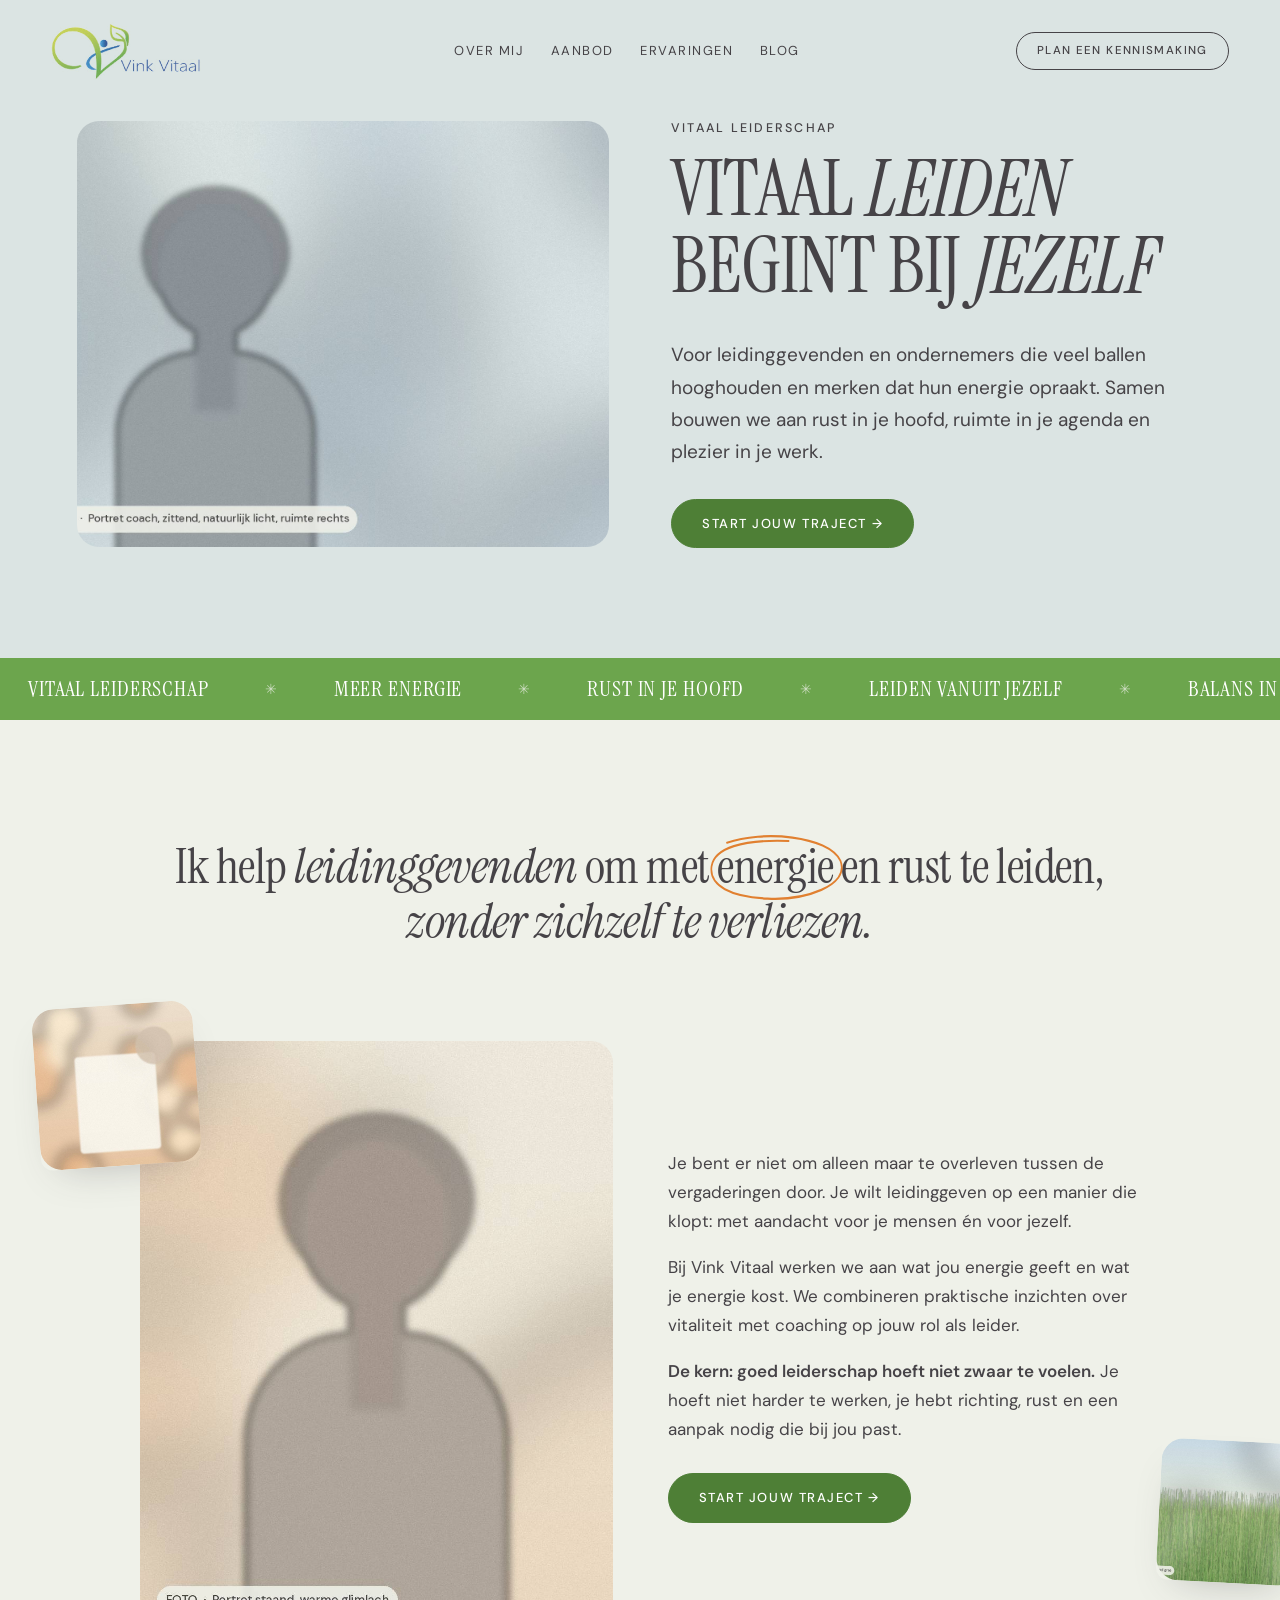
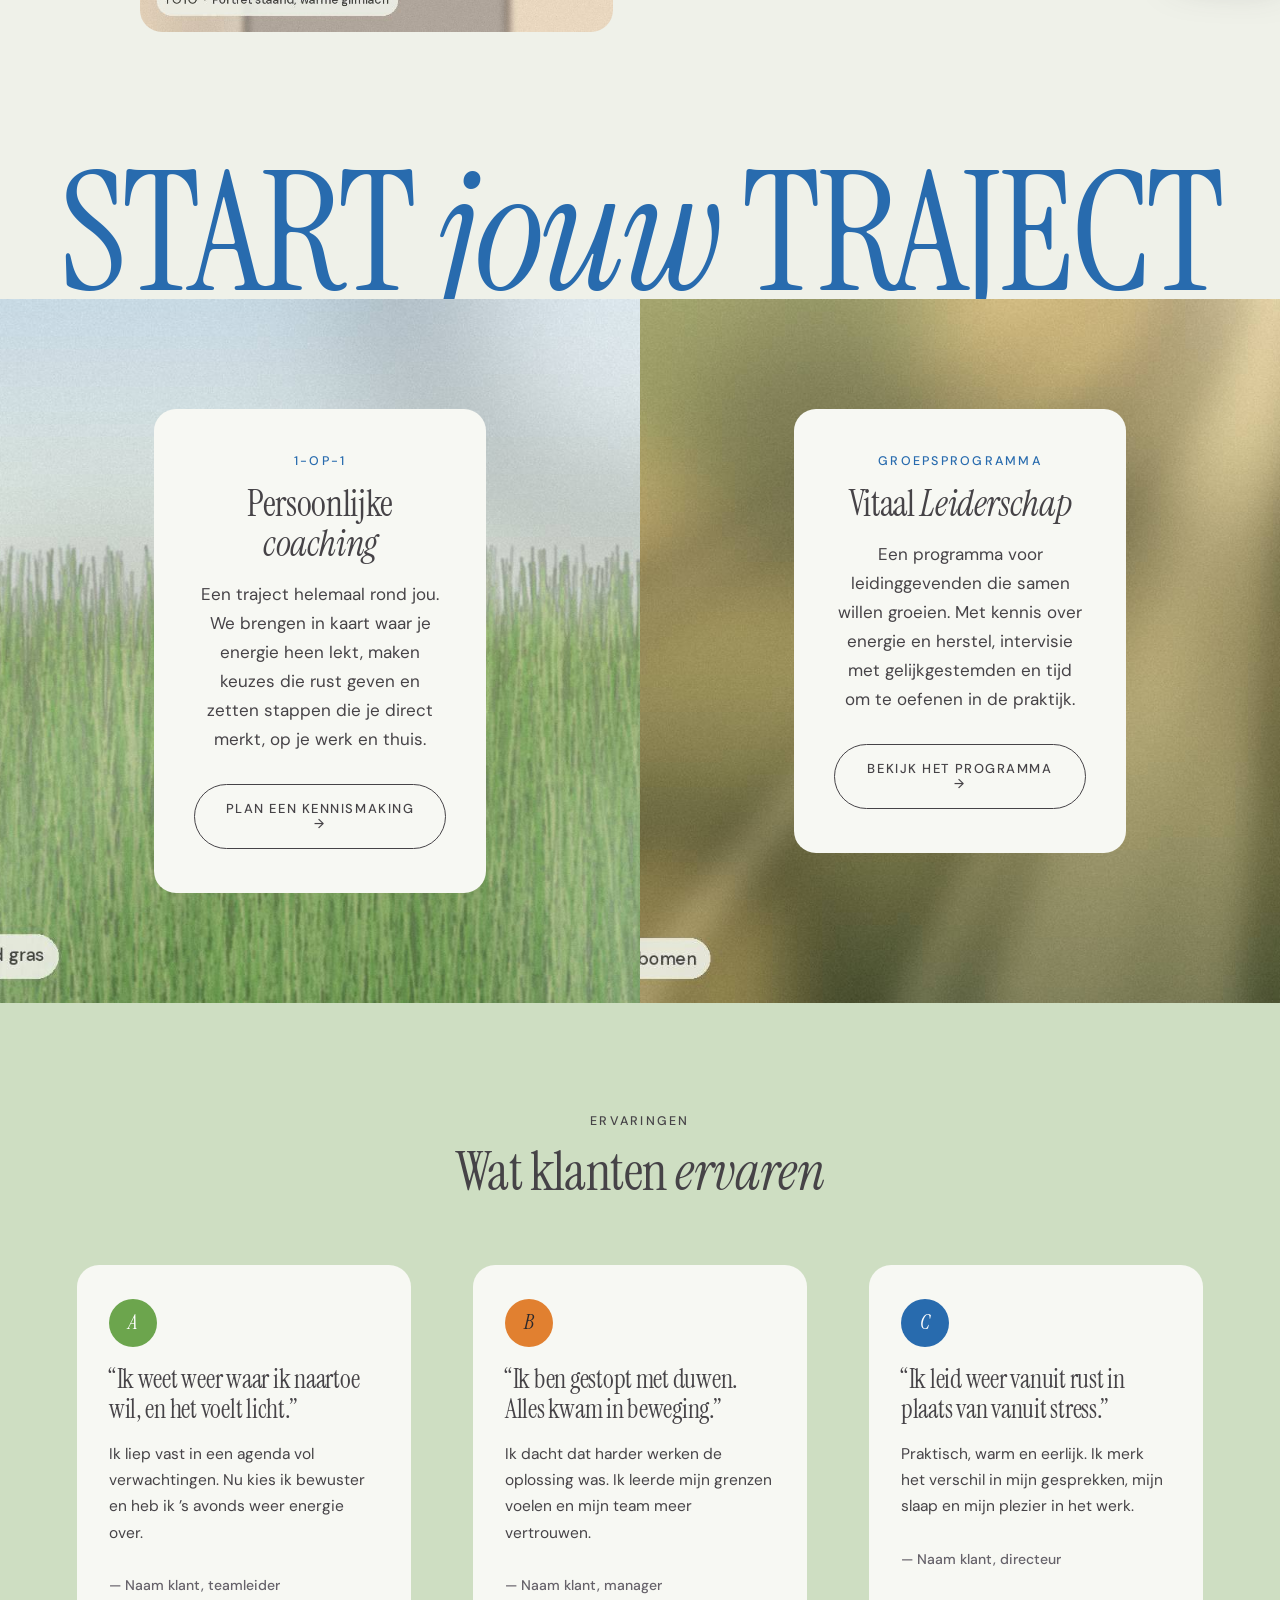
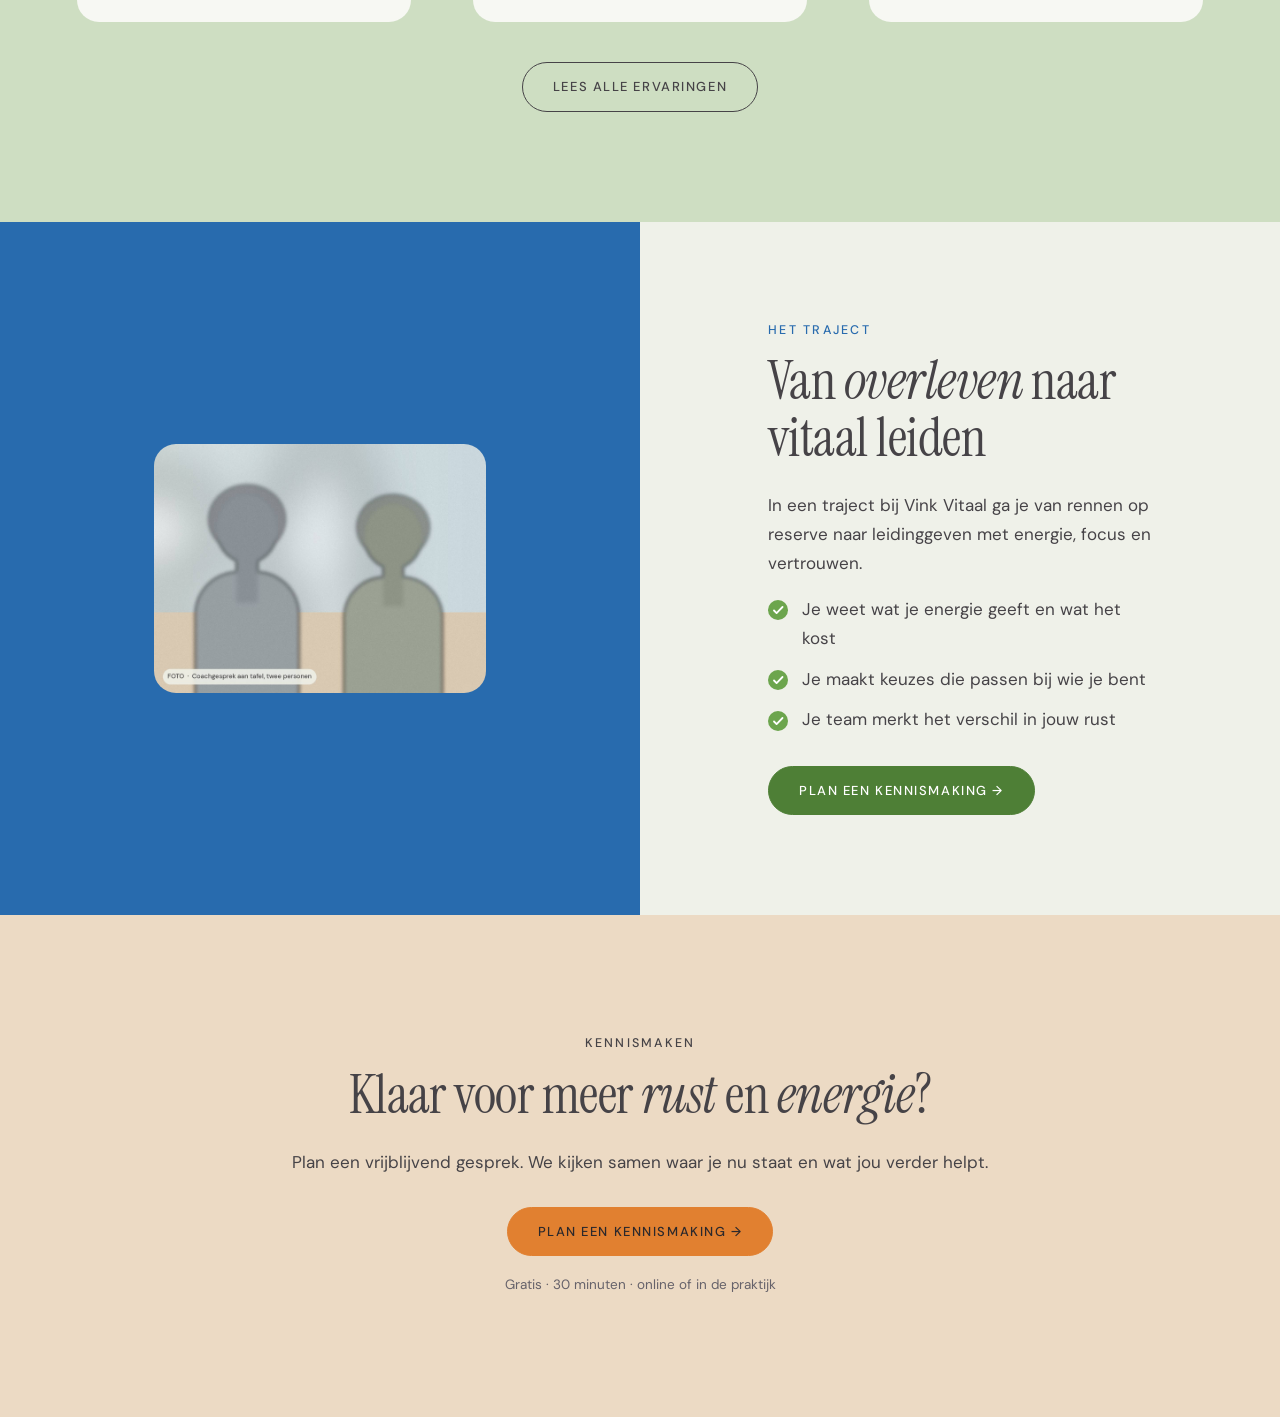
==== commit 8a7a47cf: "Kleurenpalet duidelijker zichtbaar in alle drie de templates - Groen, oranje en blauw uit de pdf nu " ====
--- a/preview/vv-template-1-groei.html
+++ b/preview/vv-template-1-groei.html
@@ -61,7 +61,7 @@
 </head>
 <body>
 <div id="page-container"><div id="et-main-area"><div id="main-content"><div class="et-l et-l--post"><div class="et_builder_inner_content">
-<div class="et_pb_section et_pb_section_0 vv  et_section_regular" style="background-color:#DBE4E3;">
+<div class="et_pb_section et_pb_section_0 vv vv-tint et_section_regular" style="background-color:#DBE4E3;">
 <div class="et_pb_row et_pb_row_0 et_pb_gutters3 vv-midden">
 <div class="et_pb_column et_pb_column_1_4 et_pb_column_0" style="">
 <div class="et_pb_module et_pb_image et_pb_image_0 vv-logo"><span class="et_pb_image_wrap"><img src="../afbeeldingen/vv-logo.png" alt="Vink Vitaal"></span></div>
@@ -74,7 +74,7 @@
 </div>
 </div>
 </div>
-<div class="et_pb_section et_pb_section_1 vv  et_section_regular" style="background-color:#DBE4E3;">
+<div class="et_pb_section et_pb_section_1 vv vv-tint et_section_regular" style="background-color:#DBE4E3;">
 <div class="et_pb_row et_pb_row_1 et_pb_gutters3 vv-midden">
 <div class="et_pb_column et_pb_column_1_2 et_pb_column_3" style="">
 <div class="et_pb_module et_pb_image et_pb_image_1 vv-beeld vv-beeld--hero" data-vv-anim><span class="et_pb_image_wrap"><img src="../afbeeldingen/vv-hero-portret.jpg" alt="Portret van de coach van Vink Vitaal"></span></div>
@@ -87,7 +87,7 @@
 </div>
 </div>
 </div>
-<div class="et_pb_section et_pb_section_2 vv vv-lijnen et_section_regular" style="background-color:#F7F8F3;">
+<div class="et_pb_section et_pb_section_2 vv vv-band-groen et_section_regular" style="background-color:#6CA54D;">
 <div class="et_pb_row et_pb_row_2 et_pb_gutters3">
 <div class="et_pb_column et_pb_column_4_4 et_pb_column_5 et-last-child" style="">
 <div class="et_pb_module et_pb_code et_pb_code_0"><div class="et_pb_code_inner"><div class="vv-band " aria-hidden="true"><div class="vv-band__spoor"><span>Vitaal leiderschap</span><span>Meer energie</span><span>Rust in je hoofd</span><span>Leiden vanuit jezelf</span><span>Balans in werk en leven</span><span>Vitaal leiderschap</span><span>Meer energie</span><span>Rust in je hoofd</span><span>Leiden vanuit jezelf</span><span>Balans in werk en leven</span></div></div></div></div>
@@ -137,7 +137,7 @@
 </div>
 </div>
 </div>
-<div class="et_pb_section et_pb_section_6 vv  et_section_regular" style="background-color:#CEDEC2;">
+<div class="et_pb_section et_pb_section_6 vv vv-tint et_section_regular" style="background-color:#CEDEC2;">
 <div class="et_pb_row et_pb_row_7 et_pb_gutters3">
 <div class="et_pb_column et_pb_column_4_4 et_pb_column_12 et-last-child" style="">
 <div class="et_pb_module et_pb_text et_pb_text_7 et_pb_text_align_center et_pb_bg_layout_light" data-vv-anim><div class="et_pb_text_inner"><h4>Ervaringen</h4><h2>Wat klanten <em>ervaren</em></h2></div></div>
@@ -145,13 +145,13 @@
 </div>
 <div class="et_pb_row et_pb_row_8 et_pb_gutters3 et_pb_equal_columns vv-gelijk">
 <div class="et_pb_column et_pb_column_1_3 et_pb_column_13" style="">
-<div class="et_pb_module et_pb_text et_pb_text_8 et_pb_text_align_left et_pb_bg_layout_light vv-citaat" data-vv-anim><div class="et_pb_text_inner"><span class="vv-initialen">A</span><h3>“Ik weet weer waar ik naartoe wil, en het voelt licht.”</h3><p>Ik liep vast in een agenda vol verwachtingen. Nu kies ik bewuster en heb ik ’s avonds weer energie over.</p><h5>— Naam klant, teamleider</h5></div></div>
+<div class="et_pb_module et_pb_text et_pb_text_8 et_pb_text_align_left et_pb_bg_layout_light vv-citaat" data-vv-anim><div class="et_pb_text_inner"><span class="vv-initialen vv-initialen--groen">A</span><h3>“Ik weet weer waar ik naartoe wil, en het voelt licht.”</h3><p>Ik liep vast in een agenda vol verwachtingen. Nu kies ik bewuster en heb ik ’s avonds weer energie over.</p><h5>— Naam klant, teamleider</h5></div></div>
 </div>
 <div class="et_pb_column et_pb_column_1_3 et_pb_column_14" style="">
-<div class="et_pb_module et_pb_text et_pb_text_9 et_pb_text_align_left et_pb_bg_layout_light vv-citaat" data-vv-anim><div class="et_pb_text_inner"><span class="vv-initialen">B</span><h3>“Ik ben gestopt met duwen. Alles kwam in beweging.”</h3><p>Ik dacht dat harder werken de oplossing was. Ik leerde mijn grenzen voelen en mijn team meer vertrouwen.</p><h5>— Naam klant, manager</h5></div></div>
+<div class="et_pb_module et_pb_text et_pb_text_9 et_pb_text_align_left et_pb_bg_layout_light vv-citaat" data-vv-anim><div class="et_pb_text_inner"><span class="vv-initialen vv-initialen--oranje">B</span><h3>“Ik ben gestopt met duwen. Alles kwam in beweging.”</h3><p>Ik dacht dat harder werken de oplossing was. Ik leerde mijn grenzen voelen en mijn team meer vertrouwen.</p><h5>— Naam klant, manager</h5></div></div>
 </div>
 <div class="et_pb_column et_pb_column_1_3 et_pb_column_15 et-last-child" style="">
-<div class="et_pb_module et_pb_text et_pb_text_10 et_pb_text_align_left et_pb_bg_layout_light vv-citaat" data-vv-anim><div class="et_pb_text_inner"><span class="vv-initialen">C</span><h3>“Ik leid weer vanuit rust in plaats van vanuit stress.”</h3><p>Praktisch, warm en eerlijk. Ik merk het verschil in mijn gesprekken, mijn slaap en mijn plezier in het werk.</p><h5>— Naam klant, directeur</h5></div></div>
+<div class="et_pb_module et_pb_text et_pb_text_10 et_pb_text_align_left et_pb_bg_layout_light vv-citaat" data-vv-anim><div class="et_pb_text_inner"><span class="vv-initialen vv-initialen--blauw">C</span><h3>“Ik leid weer vanuit rust in plaats van vanuit stress.”</h3><p>Praktisch, warm en eerlijk. Ik merk het verschil in mijn gesprekken, mijn slaap en mijn plezier in het werk.</p><h5>— Naam klant, directeur</h5></div></div>
 </div>
 </div>
 <div class="et_pb_row et_pb_row_9 et_pb_gutters3">
@@ -162,7 +162,7 @@
 </div>
 <div class="et_pb_section et_pb_section_7 vv  et_section_regular" style="background-color:#EFF1E9;">
 <div class="et_pb_row et_pb_row_10 et_pb_gutters1 et_pb_equal_columns">
-<div class="et_pb_column et_pb_column_1_2 et_pb_column_17 vv-kolom-midden" style="background-color:#C7D6DD;">
+<div class="et_pb_column et_pb_column_1_2 et_pb_column_17 vv-kolom-midden" style="background-color:#286BAE;">
 <div class="et_pb_module et_pb_image et_pb_image_5 vv-beeld vv-beeld--liggend" data-vv-anim><span class="et_pb_image_wrap"><img src="../afbeeldingen/vv-werk-gesprek.jpg" alt="Coachgesprek aan tafel"></span></div>
 </div>
 <div class="et_pb_column et_pb_column_1_2 et_pb_column_18 et-last-child vv-kolom-midden" style="">
@@ -174,11 +174,11 @@
 </div>
 </div>
 </div>
-<div class="et_pb_section et_pb_section_8 vv  et_section_regular" style="background-color:#ECDAC4;">
+<div class="et_pb_section et_pb_section_8 vv vv-tint et_section_regular" style="background-color:#ECDAC4;">
 <div class="et_pb_row et_pb_row_11 et_pb_gutters3">
 <div class="et_pb_column et_pb_column_4_4 et_pb_column_19 et-last-child" style="">
 <div class="et_pb_module et_pb_text et_pb_text_12 et_pb_text_align_center et_pb_bg_layout_light" data-vv-anim><div class="et_pb_text_inner"><h4>Kennismaken</h4><h2>Klaar voor meer <em>rust</em> en <em>energie</em>?</h2><p>Plan een vrijblijvend gesprek. We kijken samen waar je nu staat en wat jou verder helpt.</p></div></div>
-<div class="et_pb_button_module_wrapper et_pb_button_7_wrapper et_pb_button_alignment_center et_pb_module" data-vv-anim><a class="et_pb_button et_pb_button_7 vv-btn et_pb_bg_layout_light" href="#">Plan een kennismaking →</a></div>
+<div class="et_pb_button_module_wrapper et_pb_button_7_wrapper et_pb_button_alignment_center et_pb_module" data-vv-anim><a class="et_pb_button et_pb_button_7 vv-btn vv-btn--warm et_pb_bg_layout_light" href="#">Plan een kennismaking →</a></div>
 <div class="et_pb_module et_pb_text et_pb_text_13 et_pb_text_align_center et_pb_bg_layout_light vv-noot" data-vv-anim><div class="et_pb_text_inner"><p>Gratis · 30 minuten · online of in de praktijk</p></div></div>
 </div>
 </div>
--- a/divi/vink-vitaal.css
+++ b/divi/vink-vitaal.css
@@ -28,8 +28,8 @@
   --vv-blauw-zacht: #C7D6DD;   /* 20% blauw */
   --vv-blauw-mid: #82A7C9;     /* grote decoratieve letters */
   --vv-zand: #ECDAC4;          /* 20% oranje */
-  --vv-warm: #E9BE96;          /* 45% oranje, warme knop */
   --vv-groen-diep: #4E7F36;    /* groen voor knoppen/tekst: leesbaar (AA) */
+  --vv-tekst-op-oranje: #2B282C; /* donkere tekst op oranje: leesbaar (AA) */
 
   --vv-tekst: var(--vv-antraciet);
   --vv-tekst-zacht: #66626A;
@@ -87,11 +87,13 @@
   font-weight: 500;
   letter-spacing: .18em;
   text-transform: uppercase;
-  color: var(--vv-tekst-zacht);
+  color: var(--vv-blauw);
   line-height: 1.4;
   padding-bottom: 0;
   margin: 0 0 1.1em;
 }
+/* Op getinte vlakken (sectieklasse vv-tint) is blauw te licht voor kleine tekst */
+.vv-tint .et_pb_module h4 { color: var(--vv-tekst); }
 .vv .et_pb_module h5 {
   font-family: var(--vv-sans);
   font-size: 14px; font-weight: 500;
@@ -128,7 +130,7 @@
 .vv .vv-cirkel { position: relative; display: inline-block; white-space: nowrap; }
 .vv .vv-cirkel::after {
   content: ""; position: absolute; left: -10%; top: -14%; width: 120%; height: 132%;
-  background: url("data:image/svg+xml,%3Csvg xmlns='http://www.w3.org/2000/svg' viewBox='0 0 200 80' preserveAspectRatio='none'%3E%3Cpath d='M30 12 C 80 -2, 175 4, 192 32 C 206 60, 140 76, 88 74 C 36 72, 4 60, 8 38 C 12 18, 52 8, 118 10' fill='none' stroke='%236CA54D' stroke-width='2.2' stroke-linecap='round'/%3E%3C/svg%3E") no-repeat center / 100% 100%;
+  background: url("data:image/svg+xml,%3Csvg xmlns='http://www.w3.org/2000/svg' viewBox='0 0 200 80' preserveAspectRatio='none'%3E%3Cpath d='M30 12 C 80 -2, 175 4, 192 32 C 206 60, 140 76, 88 74 C 36 72, 4 60, 8 38 C 12 18, 52 8, 118 10' fill='none' stroke='%23E18030' stroke-width='2.4' stroke-linecap='round'/%3E%3C/svg%3E") no-repeat center / 100% 100%;
   pointer-events: none;
 }
 
@@ -156,8 +158,9 @@
 }
 .vv .et_pb_button.vv-btn { transition: transform .25s ease, background-color .25s ease, color .25s ease, box-shadow .25s ease !important; }
 .vv .et_pb_button.vv-btn:hover {
-  background: var(--vv-antraciet) !important;
-  border-color: var(--vv-antraciet) !important;
+  background: var(--vv-oranje) !important;
+  border-color: var(--vv-oranje) !important;
+  color: var(--vv-tekst-op-oranje) !important;
   transform: translateY(-2px);
   box-shadow: var(--vv-schaduw);
 }
@@ -166,16 +169,16 @@
 
 /* Variant: omlijnd */
 .vv .et_pb_button.vv-btn--lijn { background: transparent !important; color: var(--vv-tekst) !important; border-color: var(--vv-tekst) !important; }
-.vv .et_pb_button.vv-btn--lijn:hover { background: var(--vv-antraciet) !important; color: #fff !important; }
-/* Variant: warm (zachte oranjetint, donkere tekst) */
-.vv .et_pb_button.vv-btn--warm { background: var(--vv-warm) !important; border-color: var(--vv-warm) !important; color: var(--vv-antraciet) !important; }
+.vv .et_pb_button.vv-btn--lijn:hover { background: var(--vv-oranje) !important; border-color: var(--vv-oranje) !important; color: var(--vv-tekst-op-oranje) !important; }
+/* Variant: warm (oranje uit het palet, donkere tekst) */
+.vv .et_pb_button.vv-btn--warm { background: var(--vv-oranje) !important; border-color: var(--vv-oranje) !important; color: var(--vv-tekst-op-oranje) !important; }
 .vv .et_pb_button.vv-btn--warm:hover { background: var(--vv-antraciet) !important; border-color: var(--vv-antraciet) !important; color: #fff !important; }
 /* Variant: licht (op een foto) */
 .vv .et_pb_button.vv-btn--licht { background: var(--vv-creme) !important; border-color: var(--vv-creme) !important; color: var(--vv-antraciet) !important; }
-.vv .et_pb_button.vv-btn--licht:hover { background: #fff !important; border-color: #fff !important; color: var(--vv-antraciet) !important; }
+.vv .et_pb_button.vv-btn--licht:hover { background: var(--vv-oranje) !important; border-color: var(--vv-oranje) !important; color: var(--vv-tekst-op-oranje) !important; }
 /* Variant: omlijnd licht (op een foto) */
 .vv .et_pb_button.vv-btn--lijn-licht { background: transparent !important; color: #fff !important; border-color: rgba(255,255,255,.8) !important; }
-.vv .et_pb_button.vv-btn--lijn-licht:hover { background: var(--vv-creme) !important; border-color: var(--vv-creme) !important; color: var(--vv-antraciet) !important; }
+.vv .et_pb_button.vv-btn--lijn-licht:hover { background: var(--vv-oranje) !important; border-color: var(--vv-oranje) !important; color: var(--vv-tekst-op-oranje) !important; }
 /* Variant: rechthoekig (template Rust) */
 .vv .et_pb_button.vv-btn--recht { border-radius: 2px !important; }
 /* Variant: klein (topbalk) */
@@ -216,10 +219,13 @@
   padding: 0 28px; white-space: nowrap;
   display: inline-flex; align-items: center;
 }
-.vv .vv-band__spoor span::after { content: "✳"; font-size: 14px; color: var(--vv-groen); margin-left: 56px; }
+.vv .vv-band__spoor span::after { content: "✳"; font-size: 14px; color: var(--vv-oranje); margin-left: 56px; }
+/* Band op een groen vlak (sectieklasse vv-band-groen) */
+.vv-band-groen .vv-band__spoor span { color: #fff; }
+.vv-band-groen .vv-band__spoor span::after { color: var(--vv-creme); opacity: .75; }
 .vv .vv-band--groot .vv-band__spoor { animation-duration: 55s; }
 .vv .vv-band--groot .vv-band__spoor span { font-size: clamp(54px, 8vw, 120px); color: var(--vv-groen-diep); padding: 0 .25em; letter-spacing: -.005em; }
-.vv .vv-band--groot .vv-band__spoor span::after { content: "/"; font-size: inherit; color: var(--vv-groen); margin-left: .5em; }
+.vv .vv-band--groot .vv-band__spoor span::after { content: "/"; font-size: inherit; color: var(--vv-oranje); opacity: 1; margin-left: .5em; }
 .vv .vv-band--klein .vv-band__spoor span { font-family: var(--vv-sans); font-size: 12.5px; letter-spacing: .2em; }
 @keyframes vv-band { from { transform: translateX(0); } to { transform: translateX(-50%); } }
 
@@ -251,7 +257,7 @@
 .vv .vv-badge {
   position: absolute; right: -40px; top: -60px;
   width: 128px; height: 128px; border-radius: 50%;
-  background: var(--vv-creme) url("data:image/svg+xml,%3Csvg xmlns='http://www.w3.org/2000/svg' viewBox='0 0 200 200'%3E%3Cdefs%3E%3Cpath id='c' d='M100,100 m-72,0 a72,72 0 1,1 144,0 a72,72 0 1,1 -144,0'/%3E%3C/defs%3E%3Ctext font-family='DM Sans,Arial,sans-serif' font-size='17' letter-spacing='3' fill='%23464347'%3E%3CtextPath href='%23c' textLength='446' lengthAdjust='spacing'%3EOVER MIJ • VINK VITAAL • OVER MIJ • VINK VITAAL • %3C/textPath%3E%3C/text%3E%3Cpath d='M100 84 C104 94,110 98,118 100 C110 102,104 106,100 116 C96 106,90 102,82 100 C90 98,96 94,100 84Z' fill='%236CA54D'/%3E%3C/svg%3E") center / 100% 100% no-repeat;
+  background: var(--vv-creme) url("data:image/svg+xml,%3Csvg xmlns='http://www.w3.org/2000/svg' viewBox='0 0 200 200'%3E%3Cdefs%3E%3Cpath id='c' d='M100,100 m-72,0 a72,72 0 1,1 144,0 a72,72 0 1,1 -144,0'/%3E%3C/defs%3E%3Ctext font-family='DM Sans,Arial,sans-serif' font-size='17' letter-spacing='3' fill='%23464347'%3E%3CtextPath href='%23c' textLength='446' lengthAdjust='spacing'%3EOVER MIJ • VINK VITAAL • OVER MIJ • VINK VITAAL • %3C/textPath%3E%3C/text%3E%3Cpath d='M100 84 C104 94,110 98,118 100 C110 102,104 106,100 116 C96 106,90 102,82 100 C90 98,96 94,100 84Z' fill='%23E18030'/%3E%3C/svg%3E") center / 100% 100% no-repeat;
   animation: vv-draai 22s linear infinite;
   box-shadow: 0 10px 30px -14px rgba(70,67,71,.4);
 }
@@ -271,10 +277,12 @@
 .vv .vv-initialen {
   display: inline-flex; align-items: center; justify-content: center;
   width: 48px; height: 48px; border-radius: 50%;
-  background: var(--vv-salie); color: var(--vv-groen-diep);
-  font-family: var(--vv-serif); font-size: 20px; font-style: italic;
+  background: var(--vv-groen); color: #fff;
+  font-family: var(--vv-serif); font-size: 21px; font-style: italic;
   margin-bottom: 18px;
 }
+.vv .vv-initialen--oranje { background: var(--vv-oranje); color: var(--vv-tekst-op-oranje); }
+.vv .vv-initialen--blauw { background: var(--vv-blauw); }
 .vv .vv-gelijk .et_pb_column { display: flex; flex-direction: column; }
 .vv .vv-gelijk .et_pb_column > .et_pb_module:last-child { flex: 1; }
 
@@ -285,10 +293,10 @@
 
 /* ---------- Grote typografie ---------------------------------------------- */
 .vv .vv-reuze h2 {
-  font-size: clamp(56px, 14vw, 230px) !important;
+  font-size: clamp(56px, 13vw, 215px) !important;
   line-height: .86 !important;
   text-transform: uppercase;
-  color: var(--vv-blauw-mid) !important;
+  color: var(--vv-blauw) !important;
   letter-spacing: -0.02em;
   white-space: nowrap;
   margin: 0 !important;
@@ -345,10 +353,10 @@
 .vv .vv-rand .vv-beeld { margin-bottom: 22px !important; }
 .vv .vv-dienst h3 { font-size: 26px; }
 .vv .vv-dienst p { font-size: 15.5px; }
-.vv .vv-meer a { font-size: 12.5px; letter-spacing: .16em; text-transform: uppercase; text-decoration: none; border-bottom: 1px solid currentColor; padding-bottom: 3px; }
+.vv .vv-meer a { font-size: 12.5px; letter-spacing: .16em; text-transform: uppercase; text-decoration: none; border-bottom: 2px solid var(--vv-oranje); padding-bottom: 3px; }
 
 /* Stappen */
-.vv .vv-stap { border-top: 1px solid var(--vv-lijn); padding-top: 22px; }
+.vv .vv-stap { border-top: 2px solid var(--vv-groen); padding-top: 22px; }
 .vv .vv-stap .vv-nummer { display: block; font-family: var(--vv-serif); font-style: italic; font-size: 46px; line-height: 1; color: var(--vv-groen); margin-bottom: 14px; }
 .vv .vv-stap h3 { font-size: 26px; }
 .vv .vv-stap p { font-size: 15.5px; }
@@ -358,11 +366,13 @@
 .vv .vv-vinklijst li { position: relative; padding: 0 0 .7em 34px; }
 .vv .vv-vinklijst li::before {
   content: ""; position: absolute; left: 0; top: .32em; width: 20px; height: 20px; border-radius: 50%;
-  background: var(--vv-salie) url("data:image/svg+xml,%3Csvg xmlns='http://www.w3.org/2000/svg' viewBox='0 0 20 20'%3E%3Cpath d='M6 10.5l2.6 2.6L14.5 7' fill='none' stroke='%234E7F36' stroke-width='1.8' stroke-linecap='round' stroke-linejoin='round'/%3E%3C/svg%3E") center / 100% no-repeat;
+  background: var(--vv-groen) url("data:image/svg+xml,%3Csvg xmlns='http://www.w3.org/2000/svg' viewBox='0 0 20 20'%3E%3Cpath d='M6 10.5l2.6 2.6L14.5 7' fill='none' stroke='%23FFFFFF' stroke-width='1.8' stroke-linecap='round' stroke-linejoin='round'/%3E%3C/svg%3E") center / 100% no-repeat;
 }
 
 /* Kleine noot onder een knop */
 .vv .vv-noot p { font-size: 13.5px !important; color: var(--vv-tekst-zacht) !important; }
+.vv .vv-noot.vv-op-foto p { color: rgba(255,255,255,.85) !important; }
+.vv .vv-op-foto .vv-hand { color: var(--vv-creme) !important; }
 
 /* ---------- Veelgestelde vragen (Divi Toggle-module + klasse vv-vraag) ---- */
 .vv .et_pb_toggle.vv-vraag {
@@ -376,7 +386,7 @@
 }
 .vv .et_pb_toggle.vv-vraag .et_pb_toggle_title::before {
   content: "+" !important; font-family: var(--vv-sans) !important; font-size: 26px; font-weight: 300;
-  color: var(--vv-groen-diep); position: absolute; right: 4px; top: 50%; margin-top: -.6em; line-height: 1.2;
+  color: var(--vv-blauw); position: absolute; right: 4px; top: 50%; margin-top: -.6em; line-height: 1.2;
 }
 .vv .et_pb_toggle_open.vv-vraag .et_pb_toggle_title::before { content: "–" !important; }
 .vv .et_pb_toggle.vv-vraag .et_pb_toggle_content { padding-top: 14px; }
